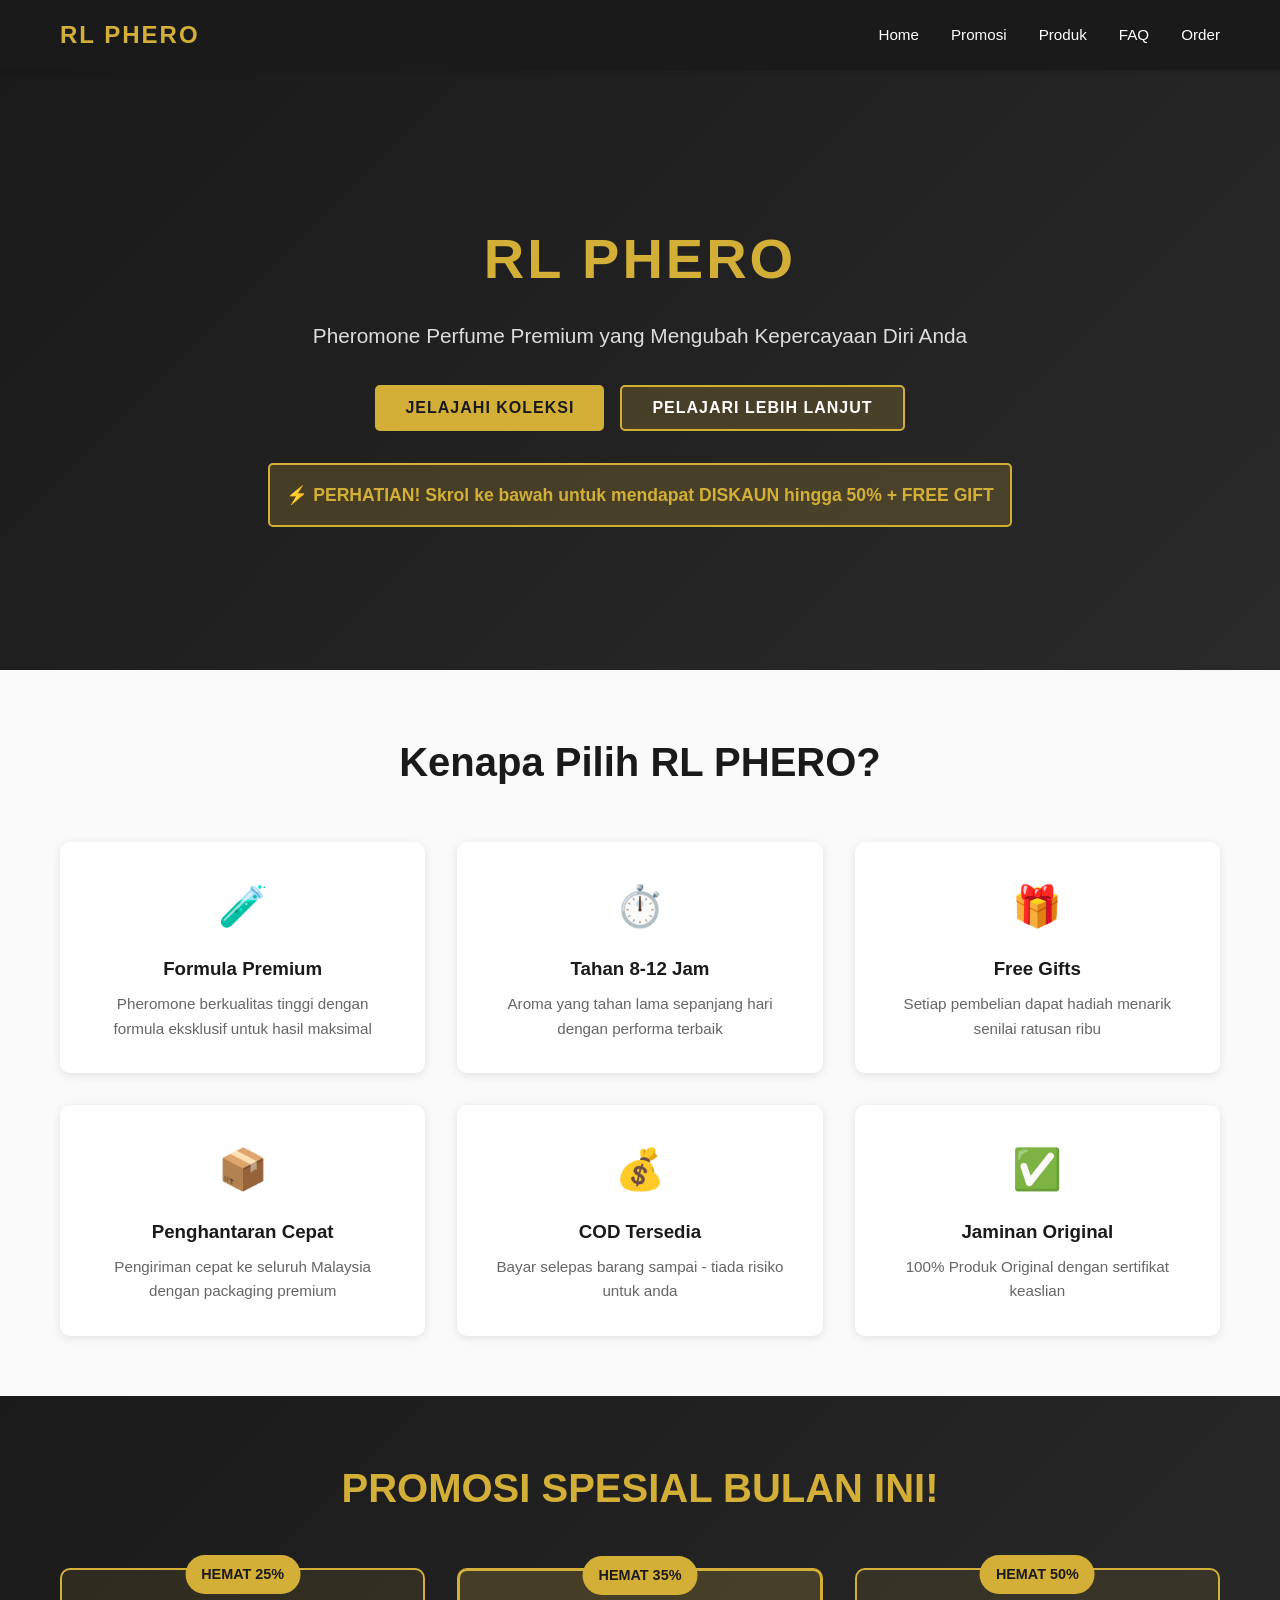
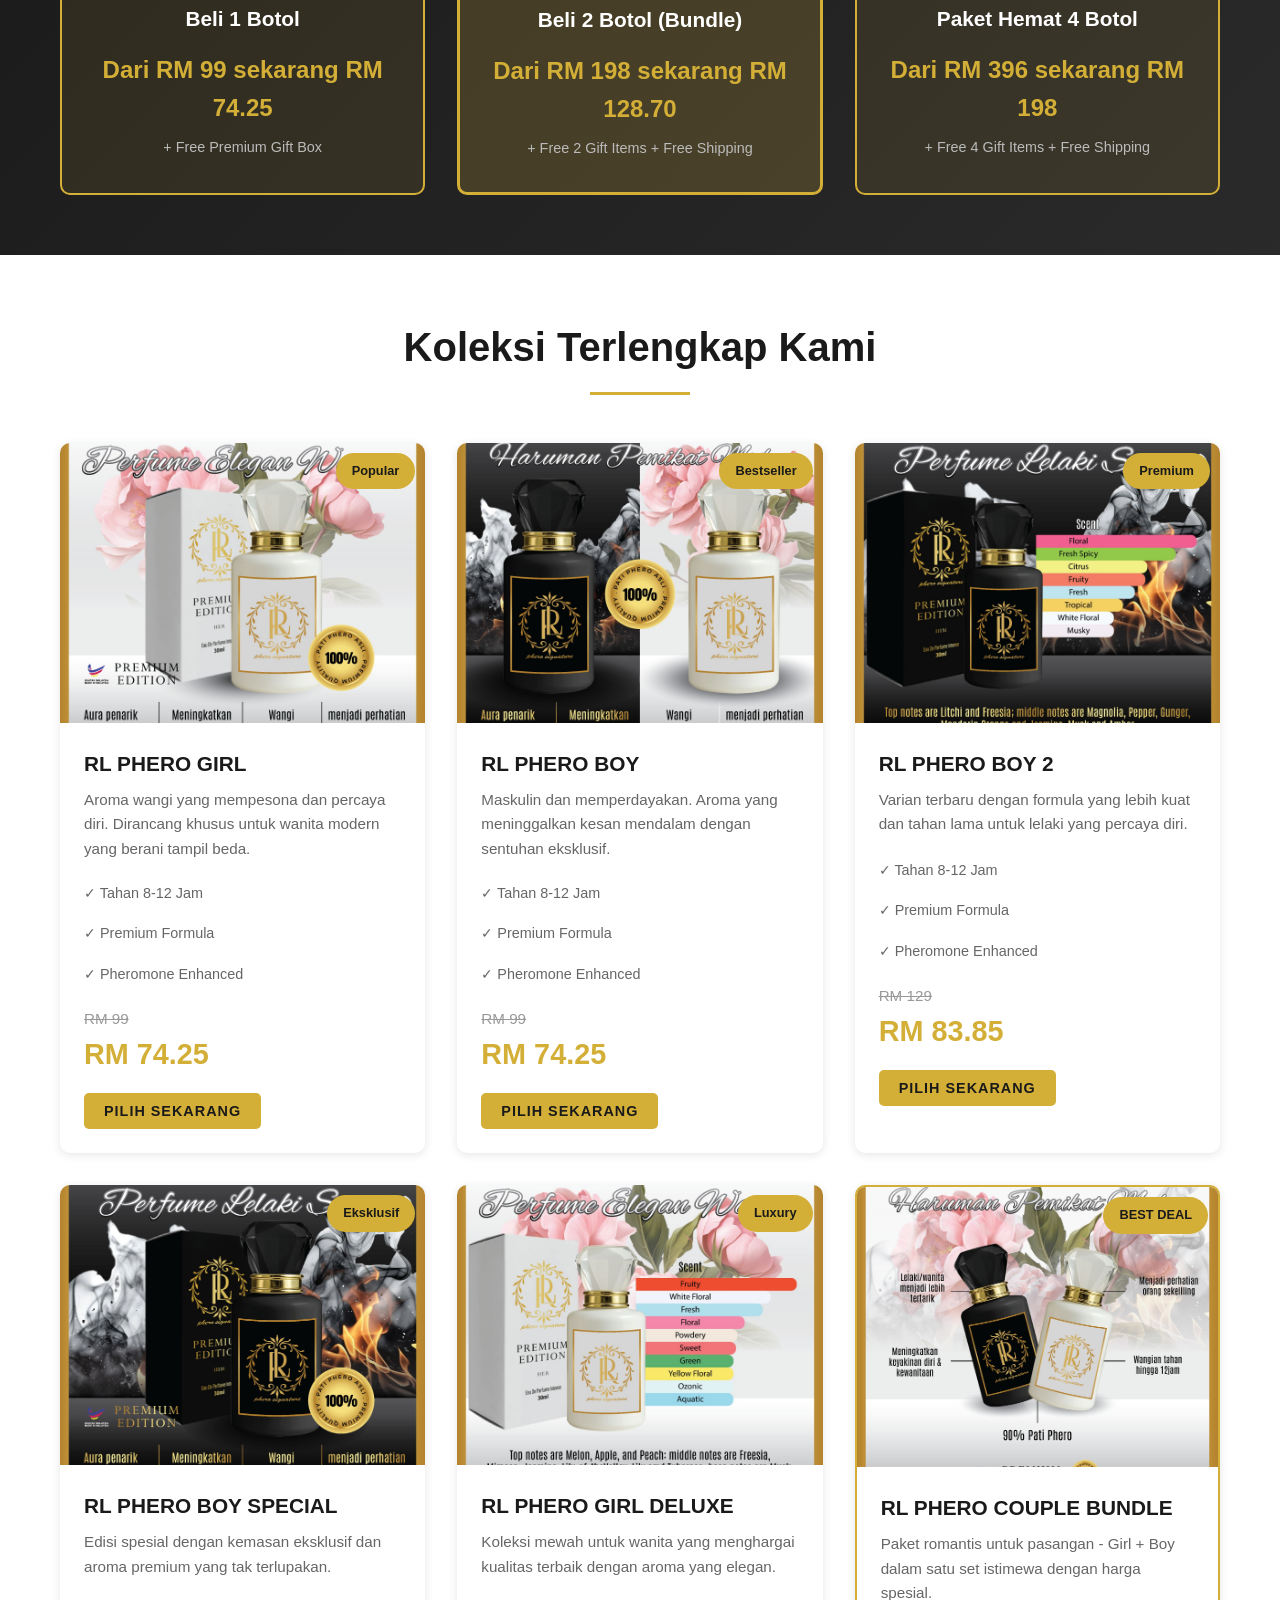
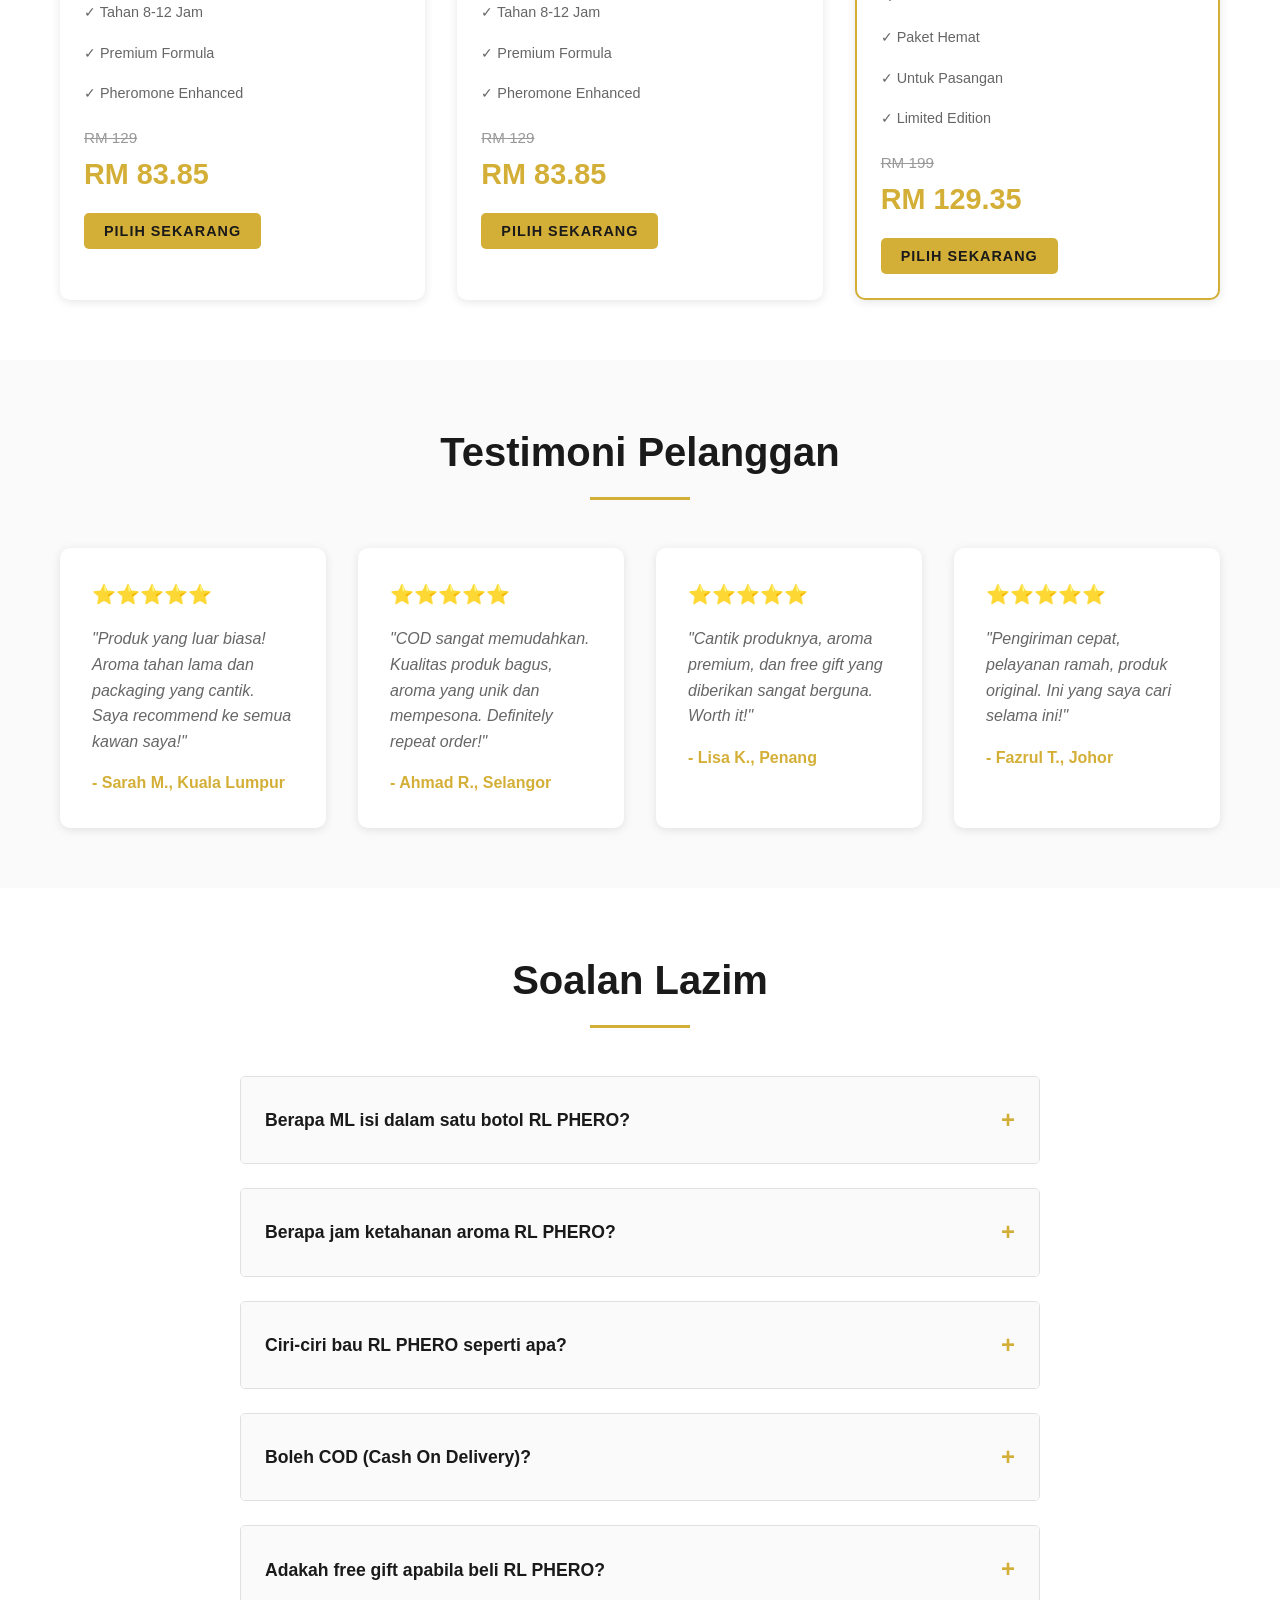
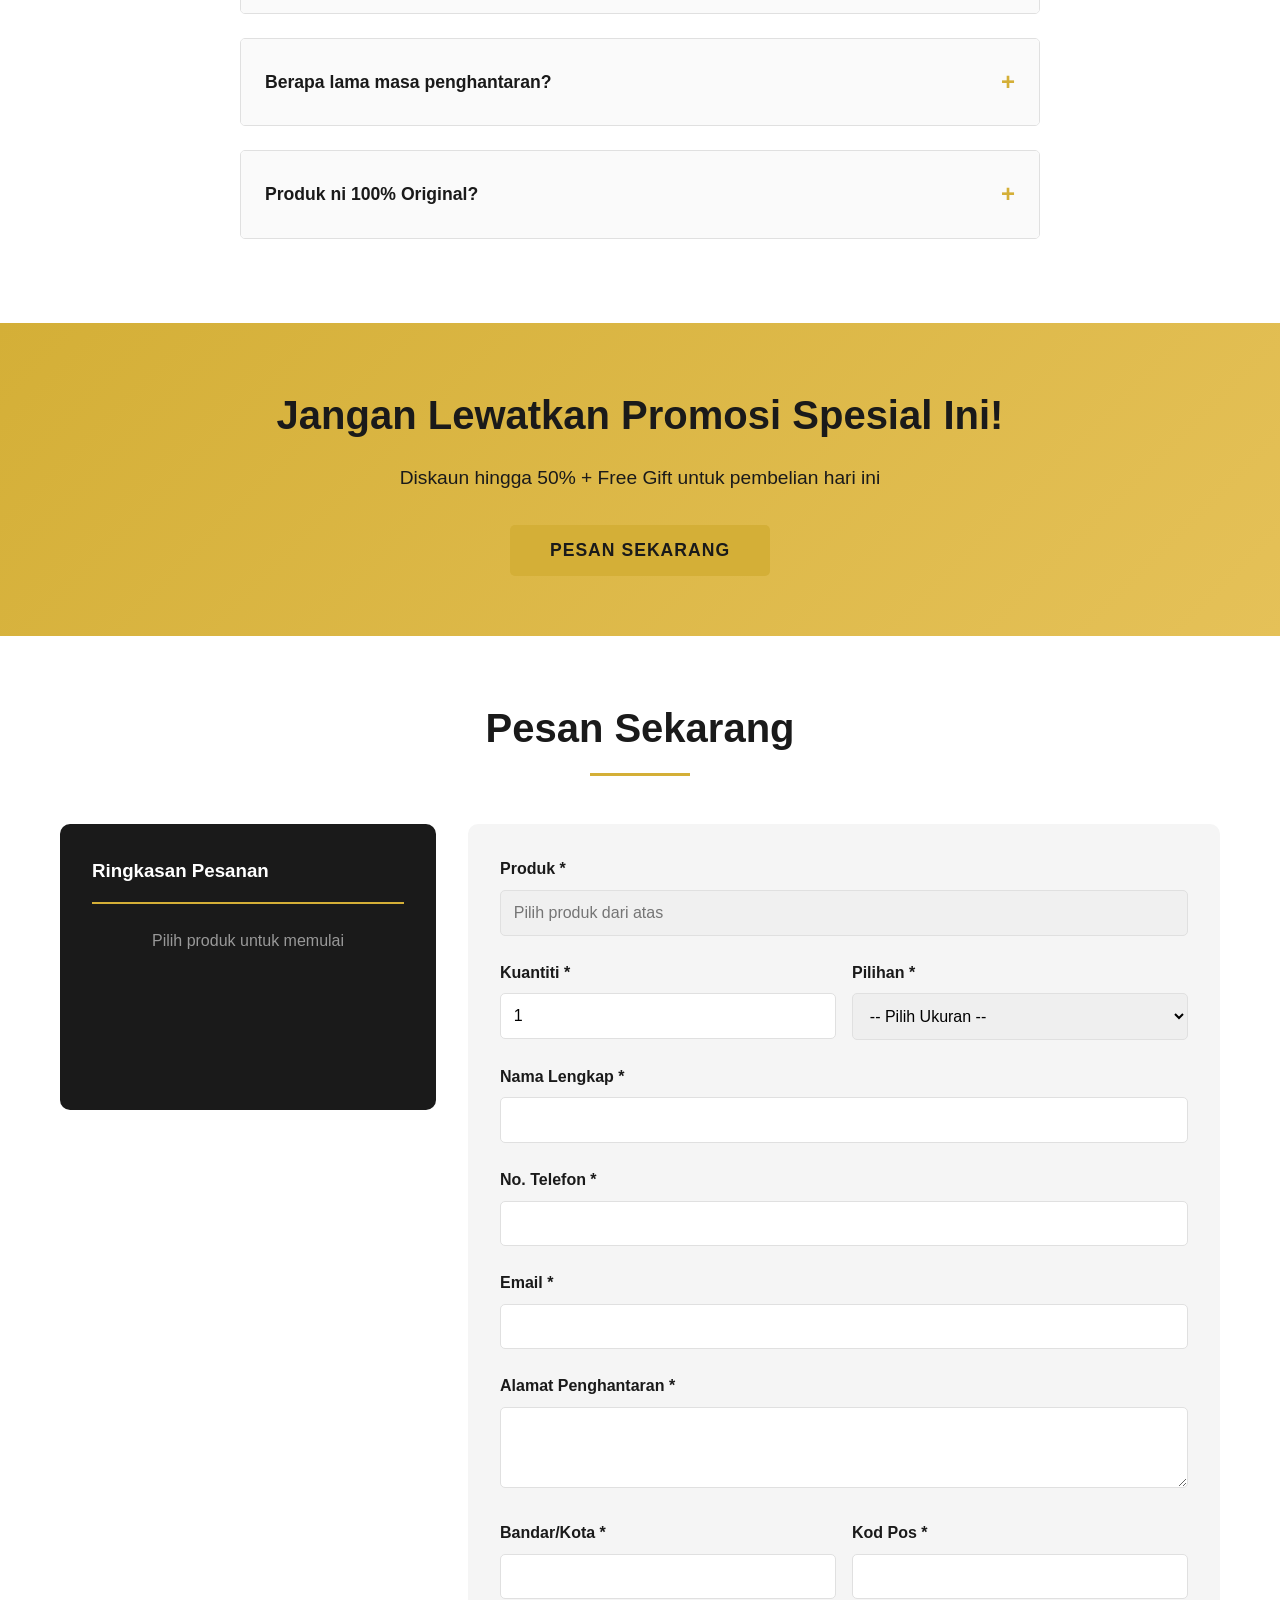
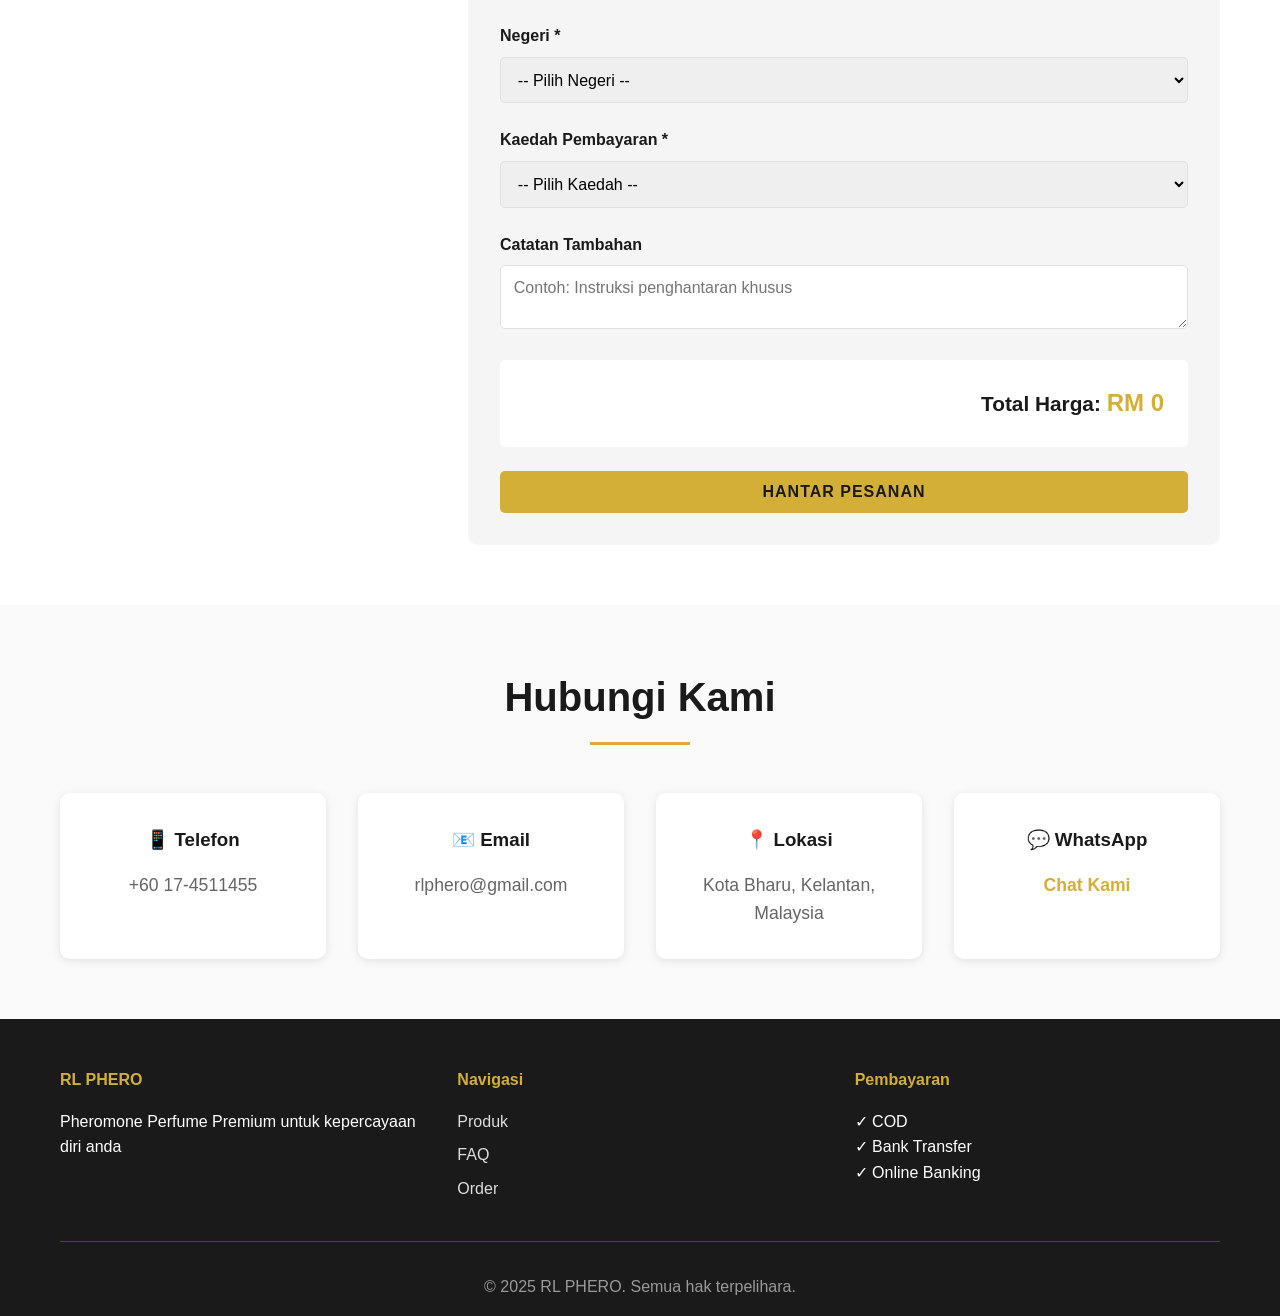
==== ex-2/index.html @ f266a0f0 "1st commit buat 3 sample website landing page untuk RL Phero" ====
<!DOCTYPE html>
<html lang="ms">
<head>
    <meta charset="UTF-8">
    <meta name="viewport" content="width=device-width, initial-scale=1.0">
    <title>RL Phero - Pheromone Perfume</title>
    <link rel="stylesheet" href="style.css">
</head>
<body>
    <!-- Navigation -->
    <nav class="navbar">
        <div class="container">
            <div class="logo">RL PHERO</div>
            <ul class="nav-links">
                <li><a href="#home">Home</a></li>
                <li><a href="#promo">Promosi</a></li>
                <li><a href="#products">Produk</a></li>
                <li><a href="#faq">FAQ</a></li>
                <li><a href="#order">Order</a></li>
            </ul>
        </div>
    </nav>

    <!-- Hero Section dengan Video -->
    <section id="home" class="hero">
        <div class="hero-content">
            <h1>RL PHERO</h1>
            <p class="tagline">Pheromone Perfume Premium yang Mengubah Kepercayaan Diri Anda</p>
            <div class="hero-buttons">
                <button class="btn btn-primary" onclick="document.getElementById('products').scrollIntoView({behavior: 'smooth'})">Jelajahi Koleksi</button>
                <button class="btn btn-secondary-light" onclick="document.getElementById('faq').scrollIntoView({behavior: 'smooth'})">Pelajari Lebih Lanjut</button>
            </div>
            <div class="promo-banner">
                <p>⚡ PERHATIAN! Skrol ke bawah untuk mendapat DISKAUN hingga 50% + FREE GIFT</p>
            </div>
        </div>
    </section>

    <!-- Why Choose Us -->
    <section class="why-us">
        <div class="container">
            <h2>Kenapa Pilih RL PHERO?</h2>
            <div class="features-grid">
                <div class="feature-card">
                    <div class="feature-icon">🧪</div>
                    <h3>Formula Premium</h3>
                    <p>Pheromone berkualitas tinggi dengan formula eksklusif untuk hasil maksimal</p>
                </div>
                <div class="feature-card">
                    <div class="feature-icon">⏱️</div>
                    <h3>Tahan 8-12 Jam</h3>
                    <p>Aroma yang tahan lama sepanjang hari dengan performa terbaik</p>
                </div>
                <div class="feature-card">
                    <div class="feature-icon">🎁</div>
                    <h3>Free Gifts</h3>
                    <p>Setiap pembelian dapat hadiah menarik senilai ratusan ribu</p>
                </div>
                <div class="feature-card">
                    <div class="feature-icon">📦</div>
                    <h3>Penghantaran Cepat</h3>
                    <p>Pengiriman cepat ke seluruh Malaysia dengan packaging premium</p>
                </div>
                <div class="feature-card">
                    <div class="feature-icon">💰</div>
                    <h3>COD Tersedia</h3>
                    <p>Bayar selepas barang sampai - tiada risiko untuk anda</p>
                </div>
                <div class="feature-card">
                    <div class="feature-icon">✅</div>
                    <h3>Jaminan Original</h3>
                    <p>100% Produk Original dengan sertifikat keaslian</p>
                </div>
            </div>
        </div>
    </section>

    <!-- Promo Banner Section -->
    <section id="promo" class="promo-section">
        <div class="container">
            <div class="promo-content">
                <h2>PROMOSI SPESIAL BULAN INI!</h2>
                <div class="promo-grid">
                    <div class="promo-card">
                        <div class="discount-badge">HEMAT 25%</div>
                        <h3>Beli 1 Botol</h3>
                        <p class="promo-price">Dari RM 99 sekarang RM 74.25</p>
                        <p class="promo-desc">+ Free Premium Gift Box</p>
                    </div>
                    <div class="promo-card featured">
                        <div class="discount-badge">HEMAT 35%</div>
                        <h3>Beli 2 Botol (Bundle)</h3>
                        <p class="promo-price">Dari RM 198 sekarang RM 128.70</p>
                        <p class="promo-desc">+ Free 2 Gift Items + Free Shipping</p>
                    </div>
                    <div class="promo-card">
                        <div class="discount-badge">HEMAT 50%</div>
                        <h3>Paket Hemat 4 Botol</h3>
                        <p class="promo-price">Dari RM 396 sekarang RM 198</p>
                        <p class="promo-desc">+ Free 4 Gift Items + Free Shipping</p>
                    </div>
                </div>
            </div>
        </div>
    </section>

    <!-- Products Section -->
    <section id="products" class="products">
        <div class="container">
            <h2 class="section-title">Koleksi Terlengkap Kami</h2>
            
            <div class="products-grid">
                <!-- RL Girl -->
                <div class="product-card">
                    <div class="product-image">
                        <img src="../images/RL-girl-1.jpg" alt="RL Phero Girl">
                        <span class="product-badge">Popular</span>
                    </div>
                    <div class="product-info">
                        <h3>RL PHERO GIRL</h3>
                        <p class="description">Aroma wangi yang mempesona dan percaya diri. Dirancang khusus untuk wanita modern yang berani tampil beda.</p>
                        <div class="product-features">
                            <span>✓ Tahan 8-12 Jam</span>
                            <span>✓ Premium Formula</span>
                            <span>✓ Pheromone Enhanced</span>
                        </div>
                        <div class="pricing">
                            <p class="original-price">RM 99</p>
                            <p class="sale-price">RM 74.25</p>
                        </div>
                        <button class="btn btn-secondary" onclick="selectProduct('RL PHERO GIRL', 74.25)">Pilih Sekarang</button>
                    </div>
                </div>

                <!-- RL Boy -->
                <div class="product-card">
                    <div class="product-image">
                        <img src="../images/RL-girl-boy.jpg" alt="RL Phero Boy">
                        <span class="product-badge">Bestseller</span>
                    </div>
                    <div class="product-info">
                        <h3>RL PHERO BOY</h3>
                        <p class="description">Maskulin dan memperdayakan. Aroma yang meninggalkan kesan mendalam dengan sentuhan eksklusif.</p>
                        <div class="product-features">
                            <span>✓ Tahan 8-12 Jam</span>
                            <span>✓ Premium Formula</span>
                            <span>✓ Pheromone Enhanced</span>
                        </div>
                        <div class="pricing">
                            <p class="original-price">RM 99</p>
                            <p class="sale-price">RM 74.25</p>
                        </div>
                        <button class="btn btn-secondary" onclick="selectProduct('RL PHERO BOY', 74.25)">Pilih Sekarang</button>
                    </div>
                </div>

                <!-- RL Boy 2 -->
                <div class="product-card">
                    <div class="product-image">
                        <img src="../images/RL-boy-2.jpg" alt="RL Phero Boy 2">
                        <span class="product-badge">Premium</span>
                    </div>
                    <div class="product-info">
                        <h3>RL PHERO BOY 2</h3>
                        <p class="description">Varian terbaru dengan formula yang lebih kuat dan tahan lama untuk lelaki yang percaya diri.</p>
                        <div class="product-features">
                            <span>✓ Tahan 8-12 Jam</span>
                            <span>✓ Premium Formula</span>
                            <span>✓ Pheromone Enhanced</span>
                        </div>
                        <div class="pricing">
                            <p class="original-price">RM 129</p>
                            <p class="sale-price">RM 83.85</p>
                        </div>
                        <button class="btn btn-secondary" onclick="selectProduct('RL PHERO BOY 2', 83.85)">Pilih Sekarang</button>
                    </div>
                </div>

                <!-- RL Boy 1 -->
                <div class="product-card">
                    <div class="product-image">
                        <img src="../images/RL-boy-1.jpg" alt="RL Phero Boy 1">
                        <span class="product-badge">Eksklusif</span>
                    </div>
                    <div class="product-info">
                        <h3>RL PHERO BOY SPECIAL</h3>
                        <p class="description">Edisi spesial dengan kemasan eksklusif dan aroma premium yang tak terlupakan.</p>
                        <div class="product-features">
                            <span>✓ Tahan 8-12 Jam</span>
                            <span>✓ Premium Formula</span>
                            <span>✓ Pheromone Enhanced</span>
                        </div>
                        <div class="pricing">
                            <p class="original-price">RM 129</p>
                            <p class="sale-price">RM 83.85</p>
                        </div>
                        <button class="btn btn-secondary" onclick="selectProduct('RL PHERO BOY SPECIAL', 83.85)">Pilih Sekarang</button>
                    </div>
                </div>

                <!-- RL Girl 2 -->
                <div class="product-card">
                    <div class="product-image">
                        <img src="../images/RL-girl-2.jpg" alt="RL Phero Girl 2">
                        <span class="product-badge">Luxury</span>
                    </div>
                    <div class="product-info">
                        <h3>RL PHERO GIRL DELUXE</h3>
                        <p class="description">Koleksi mewah untuk wanita yang menghargai kualitas terbaik dengan aroma yang elegan.</p>
                        <div class="product-features">
                            <span>✓ Tahan 8-12 Jam</span>
                            <span>✓ Premium Formula</span>
                            <span>✓ Pheromone Enhanced</span>
                        </div>
                        <div class="pricing">
                            <p class="original-price">RM 129</p>
                            <p class="sale-price">RM 83.85</p>
                        </div>
                        <button class="btn btn-secondary" onclick="selectProduct('RL PHERO GIRL DELUXE', 83.85)">Pilih Sekarang</button>
                    </div>
                </div>

                <!-- Bundle -->
                <div class="product-card featured">
                    <div class="product-image">
                        <img src="../images/RL-girl-boy-2.jpg" alt="RL Phero Bundle">
                        <span class="product-badge">BEST DEAL</span>
                    </div>
                    <div class="product-info">
                        <h3>RL PHERO COUPLE BUNDLE</h3>
                        <p class="description">Paket romantis untuk pasangan - Girl + Boy dalam satu set istimewa dengan harga spesial.</p>
                        <div class="product-features">
                            <span>✓ Paket Hemat</span>
                            <span>✓ Untuk Pasangan</span>
                            <span>✓ Limited Edition</span>
                        </div>
                        <div class="pricing">
                            <p class="original-price">RM 199</p>
                            <p class="sale-price">RM 129.35</p>
                        </div>
                        <button class="btn btn-secondary" onclick="selectProduct('RL PHERO COUPLE BUNDLE', 129.35)">Pilih Sekarang</button>
                    </div>
                </div>
            </div>
        </div>
    </section>

    <!-- Testimonials Section -->
    <section class="testimonials">
        <div class="container">
            <h2 class="section-title">Testimoni Pelanggan</h2>
            <div class="testimonials-grid">
                <div class="testimonial-card">
                    <div class="stars">⭐⭐⭐⭐⭐</div>
                    <p class="review">"Produk yang luar biasa! Aroma tahan lama dan packaging yang cantik. Saya recommend ke semua kawan saya!"</p>
                    <p class="reviewer">- Sarah M., Kuala Lumpur</p>
                </div>
                <div class="testimonial-card">
                    <div class="stars">⭐⭐⭐⭐⭐</div>
                    <p class="review">"COD sangat memudahkan. Kualitas produk bagus, aroma yang unik dan mempesona. Definitely repeat order!"</p>
                    <p class="reviewer">- Ahmad R., Selangor</p>
                </div>
                <div class="testimonial-card">
                    <div class="stars">⭐⭐⭐⭐⭐</div>
                    <p class="review">"Cantik produknya, aroma premium, dan free gift yang diberikan sangat berguna. Worth it!"</p>
                    <p class="reviewer">- Lisa K., Penang</p>
                </div>
                <div class="testimonial-card">
                    <div class="stars">⭐⭐⭐⭐⭐</div>
                    <p class="review">"Pengiriman cepat, pelayanan ramah, produk original. Ini yang saya cari selama ini!"</p>
                    <p class="reviewer">- Fazrul T., Johor</p>
                </div>
            </div>
        </div>
    </section>

    <!-- FAQ Section -->
    <section id="faq" class="faq">
        <div class="container">
            <h2 class="section-title">Soalan Lazim</h2>
            <div class="faq-content">
                <div class="faq-item">
                    <div class="faq-question" onclick="toggleFAQ(this)">
                        <h3>Berapa ML isi dalam satu botol RL PHERO?</h3>
                        <span class="toggle-icon">+</span>
                    </div>
                    <div class="faq-answer">
                        <p>Satu botol RL PHERO berisi 30ml (1.01fl.oz) - ukuran yang pas untuk penggunaan personal dan mudah dibawa kemana-mana.</p>
                    </div>
                </div>

                <div class="faq-item">
                    <div class="faq-question" onclick="toggleFAQ(this)">
                        <h3>Berapa jam ketahanan aroma RL PHERO?</h3>
                        <span class="toggle-icon">+</span>
                    </div>
                    <div class="faq-answer">
                        <p>RL PHERO menggunakan pati premium sehingga aroma boleh tahan 8 hingga 12 jam. Sangat long lasting dan tahan sepanjang hari!</p>
                    </div>
                </div>

                <div class="faq-item">
                    <div class="faq-question" onclick="toggleFAQ(this)">
                        <h3>Ciri-ciri bau RL PHERO seperti apa?</h3>
                        <span class="toggle-icon">+</span>
                    </div>
                    <div class="faq-answer">
                        <p>Bau seakan Raudah di Madinah untuk lelaki - sangat eksklusif dan mewah. Manakala untuk perempuan, bau oud yang lembut dengan sentuhan rose. Kedua-duanya terinspirasi dari wangian Timur Tengah yang premium.</p>
                    </div>
                </div>

                <div class="faq-item">
                    <div class="faq-question" onclick="toggleFAQ(this)">
                        <h3>Boleh COD (Cash On Delivery)?</h3>
                        <span class="toggle-icon">+</span>
                    </div>
                    <div class="faq-answer">
                        <p>Ya! Kami menyediakan COD untuk kemudahan anda. Tunggu barang sampai baru bayar - tanpa risiko dan aman untuk transaksi anda.</p>
                    </div>
                </div>

                <div class="faq-item">
                    <div class="faq-question" onclick="toggleFAQ(this)">
                        <h3>Adakah free gift apabila beli RL PHERO?</h3>
                        <span class="toggle-icon">+</span>
                    </div>
                    <div class="faq-answer">
                        <p>Ya! Kami menyediakan pelbagai free gift menarik untuk setiap pembelian. Semakin banyak beli, semakin banyak hadiah yang anda dapat. Hadiah akan dipilih berdasarkan ketersediaan stock.</p>
                    </div>
                </div>

                <div class="faq-item">
                    <div class="faq-question" onclick="toggleFAQ(this)">
                        <h3>Berapa lama masa penghantaran?</h3>
                        <span class="toggle-icon">+</span>
                    </div>
                    <div class="faq-answer">
                        <p>Kami menghantar dalam 1-3 hari kerja ke seluruh Malaysia. Setelah barang dihantar, anda akan menerima tracking number untuk memantau status pengiriman.</p>
                    </div>
                </div>

                <div class="faq-item">
                    <div class="faq-question" onclick="toggleFAQ(this)">
                        <h3>Produk ni 100% Original?</h3>
                        <span class="toggle-icon">+</span>
                    </div>
                    <div class="faq-answer">
                        <p>100% Produk Original dengan sertifikat keaslian. Kami jamin kualitas dan keaslian setiap produk yang kami jual. Jika ada masalah, kami akan bertanggung jawab penuh.</p>
                    </div>
                </div>
            </div>
        </div>
    </section>

    <!-- CTA Section -->
    <section class="cta-section">
        <div class="container">
            <h2>Jangan Lewatkan Promosi Spesial Ini!</h2>
            <p>Diskaun hingga 50% + Free Gift untuk pembelian hari ini</p>
            <button class="btn btn-primary btn-large" onclick="document.getElementById('order').scrollIntoView({behavior: 'smooth'})">Pesan Sekarang</button>
        </div>
    </section>

    <!-- Order Section -->
    <section id="order" class="order-section">
        <div class="container">
            <h2 class="section-title">Pesan Sekarang</h2>
            
            <div class="order-container">
                <div class="order-summary">
                    <h3>Ringkasan Pesanan</h3>
                    <div id="orderSummary" class="summary-content">
                        <p style="color: #999; text-align: center;">Pilih produk untuk memulai</p>
                    </div>
                </div>

                <div class="order-form">
                    <form id="orderForm" onsubmit="submitOrder(event)">
                        <div class="form-group">
                            <label for="productName">Produk *</label>
                            <input type="text" id="productName" name="productName" readonly placeholder="Pilih produk dari atas">
                        </div>

                        <div class="form-row">
                            <div class="form-group">
                                <label for="quantity">Kuantiti *</label>
                                <input type="number" id="quantity" name="quantity" min="1" value="1">
                            </div>
                            <div class="form-group">
                                <label for="size">Pilihan *</label>
                                <select id="size" name="size" required>
                                    <option value="">-- Pilih Ukuran --</option>
                                    <option value="30ml">30ml (Standard)</option>
                                </select>
                            </div>
                        </div>

                        <div class="form-group">
                            <label for="fullName">Nama Lengkap *</label>
                            <input type="text" id="fullName" name="fullName" required>
                        </div>

                        <div class="form-group">
                            <label for="phone">No. Telefon *</label>
                            <input type="tel" id="phone" name="phone" required>
                        </div>

                        <div class="form-group">
                            <label for="email">Email *</label>
                            <input type="email" id="email" name="email" required>
                        </div>

                        <div class="form-group">
                            <label for="address">Alamat Penghantaran *</label>
                            <textarea id="address" name="address" rows="3" required></textarea>
                        </div>

                        <div class="form-row">
                            <div class="form-group">
                                <label for="city">Bandar/Kota *</label>
                                <input type="text" id="city" name="city" required>
                            </div>
                            <div class="form-group">
                                <label for="postcode">Kod Pos *</label>
                                <input type="text" id="postcode" name="postcode" required>
                            </div>
                        </div>

                        <div class="form-group">
                            <label for="state">Negeri *</label>
                            <select id="state" name="state" required>
                                <option value="">-- Pilih Negeri --</option>
                                <option value="Johor">Johor</option>
                                <option value="Kedah">Kedah</option>
                                <option value="Kelantan">Kelantan</option>
                                <option value="Kuala Lumpur">Kuala Lumpur</option>
                                <option value="Labuan">Labuan</option>
                                <option value="Melaka">Melaka</option>
                                <option value="Negeri Sembilan">Negeri Sembilan</option>
                                <option value="Pahang">Pahang</option>
                                <option value="Penang">Penang</option>
                                <option value="Perak">Perak</option>
                                <option value="Perlis">Perlis</option>
                                <option value="Putrajaya">Putrajaya</option>
                                <option value="Sabah">Sabah</option>
                                <option value="Sarawak">Sarawak</option>
                                <option value="Selangor">Selangor</option>
                                <option value="Terengganu">Terengganu</option>
                            </select>
                        </div>

                        <div class="form-group">
                            <label for="payment">Kaedah Pembayaran *</label>
                            <select id="payment" name="payment" required>
                                <option value="">-- Pilih Kaedah --</option>
                                <option value="COD">COD (Bayar Semasa Tiba)</option>
                                <option value="Bank Transfer">Bank Transfer</option>
                                <option value="Online Banking">Online Banking</option>
                            </select>
                        </div>

                        <div class="form-group">
                            <label for="notes">Catatan Tambahan</label>
                            <textarea id="notes" name="notes" rows="2" placeholder="Contoh: Instruksi penghantaran khusus"></textarea>
                        </div>

                        <div class="order-total">
                            <p>Total Harga: <span id="totalPrice">RM 0</span></p>
                        </div>

                        <button type="submit" class="btn btn-primary btn-full">Hantar Pesanan</button>
                    </form>
                </div>
            </div>
        </div>
    </section>

    <!-- Contact Section -->
    <section class="contact">
        <div class="container">
            <h2 class="section-title">Hubungi Kami</h2>
            
            <div class="contact-info">
                <div class="contact-item">
                    <h3>📱 Telefon</h3>
                    <p>+60 17-4511455</p>
                </div>
                <div class="contact-item">
                    <h3>📧 Email</h3>
                    <p>rlphero@gmail.com</p>
                </div>
                <div class="contact-item">
                    <h3>📍 Lokasi</h3>
                    <p>Kota Bharu, Kelantan, Malaysia</p>
                </div>
                <div class="contact-item">
                    <h3>💬 WhatsApp</h3>
                    <p><a href="https://wa.me/+60176787932" target="_blank">Chat Kami</a></p>
                </div>
            </div>
        </div>
    </section>

    <!-- Footer -->
    <footer class="footer">
        <div class="container">
            <div class="footer-content">
                <div class="footer-section">
                    <h4>RL PHERO</h4>
                    <p>Pheromone Perfume Premium untuk kepercayaan diri anda</p>
                </div>
                <div class="footer-section">
                    <h4>Navigasi</h4>
                    <ul>
                        <li><a href="#products">Produk</a></li>
                        <li><a href="#faq">FAQ</a></li>
                        <li><a href="#order">Order</a></li>
                    </ul>
                </div>
                <div class="footer-section">
                    <h4>Pembayaran</h4>
                    <p>✓ COD<br>✓ Bank Transfer<br>✓ Online Banking</p>
                </div>
            </div>
            <div class="footer-bottom">
                <p>&copy; 2025 RL PHERO. Semua hak terpelihara.</p>
            </div>
        </div>
    </footer>

    <script src="script.js"></script>
</body>
</html>
---- ex-2/style.css ----
* {
    margin: 0;
    padding: 0;
    box-sizing: border-box;
}

:root {
    --primary-color: #d4af37;
    --dark-color: #1a1a1a;
    --light-color: #f5f5f5;
    --text-color: #333;
    --border-color: #e0e0e0;
    --success-color: #4caf50;
}

body {
    font-family: 'Segoe UI', Tahoma, Geneva, Verdana, sans-serif;
    line-height: 1.6;
    color: var(--text-color);
    background-color: #fff;
}

.container {
    max-width: 1200px;
    margin: 0 auto;
    padding: 0 20px;
}

/* Navigation */
.navbar {
    background: var(--dark-color);
    color: white;
    padding: 1rem 0;
    position: sticky;
    top: 0;
    z-index: 100;
    box-shadow: 0 2px 5px rgba(0, 0, 0, 0.1);
}

.navbar .container {
    display: flex;
    justify-content: space-between;
    align-items: center;
}

.logo {
    font-size: 1.5rem;
    font-weight: bold;
    color: var(--primary-color);
    letter-spacing: 2px;
}

.nav-links {
    display: flex;
    list-style: none;
    gap: 2rem;
}

.nav-links a {
    color: white;
    text-decoration: none;
    transition: color 0.3s;
    font-size: 0.95rem;
}

.nav-links a:hover {
    color: var(--primary-color);
}

/* Hero Section */
.hero {
    background: linear-gradient(135deg, var(--dark-color) 0%, #2a2a2a 100%);
    color: white;
    padding: 80px 20px;
    text-align: center;
    min-height: 600px;
    display: flex;
    align-items: center;
    justify-content: center;
}

.hero-content h1 {
    font-size: 3.5rem;
    margin-bottom: 1rem;
    letter-spacing: 3px;
    color: var(--primary-color);
}

.hero-content .tagline {
    font-size: 1.3rem;
    margin-bottom: 2rem;
    color: #ddd;
}

.hero-buttons {
    display: flex;
    gap: 1rem;
    justify-content: center;
    margin-bottom: 2rem;
    flex-wrap: wrap;
}

.btn {
    padding: 12px 30px;
    border: none;
    border-radius: 5px;
    font-size: 1rem;
    cursor: pointer;
    transition: all 0.3s;
    font-weight: 600;
    text-transform: uppercase;
    letter-spacing: 1px;
}

.btn-primary {
    background: var(--primary-color);
    color: var(--dark-color);
}

.btn-primary:hover {
    background: #e5c158;
    transform: translateY(-2px);
    box-shadow: 0 5px 15px rgba(212, 175, 55, 0.4);
}

.btn-secondary-light {
    background: rgba(212, 175, 55, 0.2);
    color: white;
    border: 2px solid var(--primary-color);
}

.btn-secondary-light:hover {
    background: rgba(212, 175, 55, 0.3);
}

.btn-secondary {
    background: var(--primary-color);
    color: var(--dark-color);
    padding: 10px 20px;
    font-size: 0.9rem;
}

.btn-secondary:hover {
    background: #e5c158;
}

.btn-full {
    width: 100%;
    margin-top: 1.5rem;
}

.btn-large {
    padding: 15px 40px;
    font-size: 1.1rem;
}

.promo-banner {
    background: rgba(212, 175, 55, 0.2);
    padding: 1rem;
    border-radius: 5px;
    margin-top: 2rem;
    border: 2px solid var(--primary-color);
}

.promo-banner p {
    color: var(--primary-color);
    font-weight: bold;
    font-size: 1.1rem;
}

/* Why Us Section */
.why-us {
    padding: 60px 0;
    background: #fafafa;
}

.why-us h2 {
    font-size: 2.5rem;
    text-align: center;
    margin-bottom: 3rem;
    color: var(--dark-color);
}

.features-grid {
    display: grid;
    grid-template-columns: repeat(auto-fit, minmax(280px, 1fr));
    gap: 2rem;
}

.feature-card {
    background: white;
    padding: 2rem;
    border-radius: 10px;
    text-align: center;
    box-shadow: 0 2px 10px rgba(0, 0, 0, 0.1);
    transition: all 0.3s;
}

.feature-card:hover {
    transform: translateY(-5px);
    box-shadow: 0 8px 20px rgba(0, 0, 0, 0.15);
}

.feature-icon {
    font-size: 2.5rem;
    margin-bottom: 1rem;
}

.feature-card h3 {
    margin-bottom: 0.5rem;
    color: var(--dark-color);
}

.feature-card p {
    color: #666;
    font-size: 0.95rem;
}

/* Promo Section */
.promo-section {
    padding: 60px 0;
    background: linear-gradient(135deg, var(--dark-color), #2a2a2a);
    color: white;
}

.promo-section h2 {
    font-size: 2.5rem;
    text-align: center;
    margin-bottom: 3rem;
    color: var(--primary-color);
}

.promo-grid {
    display: grid;
    grid-template-columns: repeat(auto-fit, minmax(280px, 1fr));
    gap: 2rem;
}

.promo-card {
    background: rgba(212, 175, 55, 0.1);
    border: 2px solid var(--primary-color);
    padding: 2rem;
    border-radius: 10px;
    text-align: center;
    position: relative;
    transition: all 0.3s;
}

.promo-card:hover {
    transform: scale(1.05);
    box-shadow: 0 10px 30px rgba(212, 175, 55, 0.3);
}

.promo-card.featured {
    background: rgba(212, 175, 55, 0.2);
    border: 3px solid var(--primary-color);
}

.discount-badge {
    position: absolute;
    top: -15px;
    left: 50%;
    transform: translateX(-50%);
    background: var(--primary-color);
    color: var(--dark-color);
    padding: 0.5rem 1rem;
    border-radius: 20px;
    font-weight: bold;
    font-size: 0.9rem;
}

.promo-card h3 {
    color: white;
    margin-bottom: 1rem;
    font-size: 1.3rem;
}

.promo-price {
    font-size: 1.5rem;
    color: var(--primary-color);
    font-weight: bold;
    margin-bottom: 0.5rem;
}

.promo-desc {
    color: #bbb;
    font-size: 0.9rem;
}

/* Section Title */
.section-title {
    font-size: 2.5rem;
    text-align: center;
    margin-bottom: 3rem;
    color: var(--dark-color);
    position: relative;
    padding-bottom: 1rem;
}

.section-title::after {
    content: '';
    position: absolute;
    bottom: 0;
    left: 50%;
    transform: translateX(-50%);
    width: 100px;
    height: 3px;
    background: var(--primary-color);
}

/* Products Section */
.products {
    padding: 60px 0;
    background: white;
}

.products-grid {
    display: grid;
    grid-template-columns: repeat(auto-fit, minmax(300px, 1fr));
    gap: 2rem;
}

.product-card {
    background: white;
    border-radius: 10px;
    overflow: hidden;
    box-shadow: 0 2px 10px rgba(0, 0, 0, 0.1);
    transition: all 0.3s;
}

.product-card:hover {
    transform: translateY(-5px);
    box-shadow: 0 8px 20px rgba(0, 0, 0, 0.15);
}

.product-card.featured {
    border: 2px solid var(--primary-color);
}

.product-image {
    width: 100%;
    height: 280px;
    overflow: hidden;
    background: #f0f0f0;
    position: relative;
}

.product-image img {
    width: 100%;
    height: 100%;
    object-fit: cover;
    transition: transform 0.3s;
}

.product-card:hover .product-image img {
    transform: scale(1.05);
}

.product-badge {
    position: absolute;
    top: 10px;
    right: 10px;
    background: var(--primary-color);
    color: var(--dark-color);
    padding: 0.5rem 1rem;
    border-radius: 20px;
    font-weight: bold;
    font-size: 0.8rem;
}

.product-info {
    padding: 1.5rem;
}

.product-info h3 {
    font-size: 1.3rem;
    margin-bottom: 0.5rem;
    color: var(--dark-color);
}

.product-info .description {
    color: #666;
    font-size: 0.95rem;
    margin-bottom: 1rem;
    min-height: 50px;
}

.product-features {
    display: flex;
    flex-direction: column;
    gap: 0.5rem;
    margin: 1rem 0;
    font-size: 0.9rem;
    color: #666;
}

.product-features span {
    padding: 0.3rem 0;
}

.pricing {
    margin: 1rem 0;
}

.original-price {
    text-decoration: line-through;
    color: #999;
    font-size: 0.95rem;
}

.sale-price {
    font-size: 1.8rem;
    color: var(--primary-color);
    font-weight: bold;
}

/* Testimonials Section */
.testimonials {
    padding: 60px 0;
    background: #fafafa;
}

.testimonials-grid {
    display: grid;
    grid-template-columns: repeat(auto-fit, minmax(250px, 1fr));
    gap: 2rem;
}

.testimonial-card {
    background: white;
    padding: 2rem;
    border-radius: 10px;
    box-shadow: 0 2px 10px rgba(0, 0, 0, 0.1);
}

.testimonial-card .stars {
    font-size: 1.2rem;
    margin-bottom: 1rem;
}

.testimonial-card .review {
    color: #666;
    margin-bottom: 1rem;
    font-style: italic;
}

.testimonial-card .reviewer {
    color: var(--primary-color);
    font-weight: bold;
}

/* FAQ Section */
.faq {
    padding: 60px 0;
    background: white;
}

.faq-content {
    max-width: 800px;
    margin: 0 auto;
}

.faq-item {
    margin-bottom: 1.5rem;
    border: 1px solid var(--border-color);
    border-radius: 5px;
    overflow: hidden;
}

.faq-question {
    background: #fafafa;
    padding: 1.5rem;
    cursor: pointer;
    display: flex;
    justify-content: space-between;
    align-items: center;
    transition: all 0.3s;
}

.faq-question:hover {
    background: #f0f0f0;
}

.faq-question h3 {
    color: var(--dark-color);
    font-size: 1.1rem;
    margin: 0;
}

.toggle-icon {
    color: var(--primary-color);
    font-size: 1.5rem;
    font-weight: bold;
}

.faq-answer {
    padding: 0 1.5rem;
    max-height: 0;
    overflow: hidden;
    transition: all 0.3s;
}

.faq-answer.active {
    padding: 1.5rem;
    max-height: 500px;
}

.faq-answer p {
    color: #666;
    margin: 0;
}

/* CTA Section */
.cta-section {
    background: linear-gradient(135deg, var(--primary-color), #e5c158);
    color: var(--dark-color);
    padding: 60px 20px;
    text-align: center;
}

.cta-section h2 {
    font-size: 2.5rem;
    margin-bottom: 1rem;
}

.cta-section p {
    font-size: 1.2rem;
    margin-bottom: 2rem;
}

/* Order Section */
.order-section {
    padding: 60px 0;
    background: white;
}

.order-container {
    display: grid;
    grid-template-columns: 1fr 2fr;
    gap: 2rem;
}

.order-summary {
    background: var(--dark-color);
    color: white;
    padding: 2rem;
    border-radius: 10px;
    height: fit-content;
    position: sticky;
    top: 100px;
}

.order-summary h3 {
    margin-bottom: 1.5rem;
    border-bottom: 2px solid var(--primary-color);
    padding-bottom: 1rem;
}

.summary-content {
    min-height: 150px;
}

.summary-item {
    background: rgba(212, 175, 55, 0.1);
    padding: 1rem;
    border-radius: 5px;
    margin-bottom: 1rem;
}

.summary-item p {
    margin: 0.3rem 0;
}

.summary-total {
    font-size: 1.5rem;
    font-weight: bold;
    color: var(--primary-color);
    margin-top: 1.5rem;
    padding-top: 1.5rem;
    border-top: 2px solid var(--primary-color);
}

.order-form {
    background: var(--light-color);
    padding: 2rem;
    border-radius: 10px;
}

.form-group {
    margin-bottom: 1.5rem;
}

.form-row {
    display: grid;
    grid-template-columns: 1fr 1fr;
    gap: 1rem;
}

.form-group label {
    display: block;
    margin-bottom: 0.5rem;
    font-weight: 600;
    color: var(--dark-color);
}

.form-group input,
.form-group textarea,
.form-group select {
    width: 100%;
    padding: 0.8rem;
    border: 1px solid var(--border-color);
    border-radius: 5px;
    font-size: 1rem;
    font-family: inherit;
    transition: border-color 0.3s;
}

.form-group input:focus,
.form-group textarea:focus,
.form-group select:focus {
    outline: none;
    border-color: var(--primary-color);
    box-shadow: 0 0 5px rgba(212, 175, 55, 0.3);
}

.form-group input[readonly] {
    background: #f0f0f0;
    cursor: not-allowed;
}

.order-total {
    background: white;
    padding: 1.5rem;
    border-radius: 5px;
    text-align: right;
}

.order-total p {
    font-size: 1.3rem;
    font-weight: bold;
    color: var(--dark-color);
}

.order-total span {
    color: var(--primary-color);
    font-size: 1.5rem;
}

/* Contact Section */
.contact {
    padding: 60px 0;
    background: #fafafa;
}

.contact-info {
    display: grid;
    grid-template-columns: repeat(auto-fit, minmax(250px, 1fr));
    gap: 2rem;
}

.contact-item {
    background: white;
    padding: 2rem;
    border-radius: 10px;
    text-align: center;
    box-shadow: 0 2px 10px rgba(0, 0, 0, 0.1);
}

.contact-item h3 {
    margin-bottom: 1rem;
    color: var(--dark-color);
}

.contact-item p {
    color: #666;
    font-size: 1.1rem;
}

.contact-item a {
    color: var(--primary-color);
    text-decoration: none;
    font-weight: bold;
}

.contact-item a:hover {
    text-decoration: underline;
}

/* Footer */
.footer {
    background: var(--dark-color);
    color: white;
    padding: 3rem 0 1rem;
}

.footer-content {
    display: grid;
    grid-template-columns: repeat(auto-fit, minmax(250px, 1fr));
    gap: 2rem;
    margin-bottom: 2rem;
}

.footer-section h4 {
    margin-bottom: 1rem;
    color: var(--primary-color);
}

.footer-section ul {
    list-style: none;
}

.footer-section ul li {
    margin-bottom: 0.5rem;
}

.footer-section a {
    color: #ddd;
    text-decoration: none;
    transition: color 0.3s;
}

.footer-section a:hover {
    color: var(--primary-color);
}

.footer-bottom {
    text-align: center;
    padding-top: 2rem;
    border-top: 1px solid rgba(212, 175, 55, 0.3);
    color: #999;
}

/* Responsive Design */
@media (max-width: 768px) {
    .nav-links {
        gap: 1rem;
    }

    .hero-content h1 {
        font-size: 2rem;
    }

    .hero-content .tagline {
        font-size: 1rem;
    }

    .hero-buttons {
        flex-direction: column;
    }

    .section-title {
        font-size: 2rem;
    }

    .products-grid {
        grid-template-columns: 1fr;
    }

    .order-container {
        grid-template-columns: 1fr;
    }

    .order-summary {
        order: 2;
        position: static;
    }

    .order-form {
        order: 1;
    }

    .contact-info {
        grid-template-columns: 1fr;
    }

    .form-row {
        grid-template-columns: 1fr;
    }

    .promo-grid {
        grid-template-columns: 1fr;
    }

    .features-grid {
        grid-template-columns: 1fr;
    }
}

@media (max-width: 600px) {
    .navbar .container {
        flex-direction: column;
        gap: 1rem;
    }

    .nav-links {
        flex-direction: column;
        gap: 0.5rem;
    }

    .nav-links a {
        display: block;
        padding: 0.5rem;
    }

    .logo {
        font-size: 1.2rem;
    }

    .hero {
        padding: 50px 0;
        min-height: 300px;
    }

    .hero-content h1 {
        font-size: 1.5rem;
    }

    .hero-content .tagline {
        font-size: 0.9rem;
    }

    .btn {
        padding: 10px 20px;
        font-size: 0.9rem;
    }

    .section-title {
        font-size: 1.5rem;
        margin-bottom: 2rem;
    }

    .product-image {
        height: 220px;
    }

    .form-group input,
    .form-group textarea,
    .form-group select {
        padding: 0.6rem;
        font-size: 16px;
    }

    .promo-banner {
        margin-top: 1rem;
    }

    .promo-banner p {
        font-size: 0.95rem;
    }

    .cta-section h2 {
        font-size: 1.8rem;
    }

    .cta-section p {
        font-size: 1rem;
    }
}
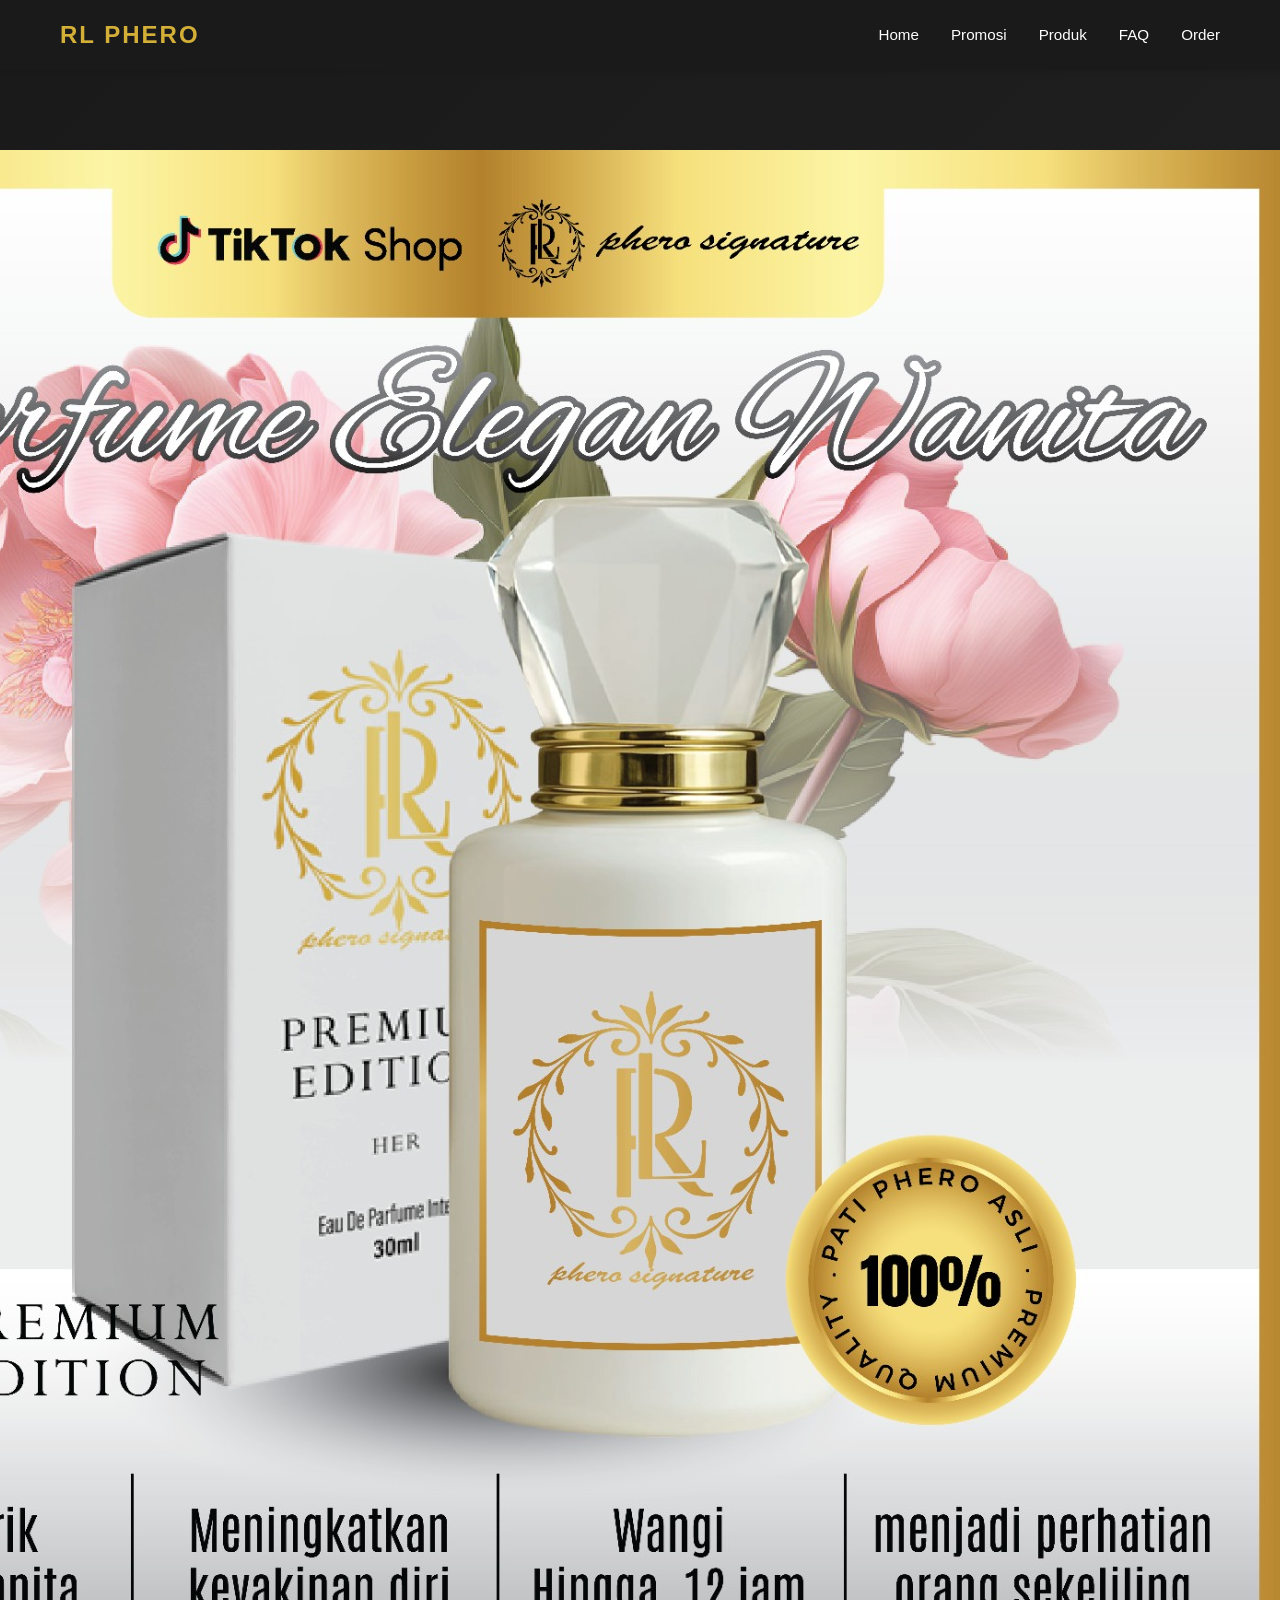
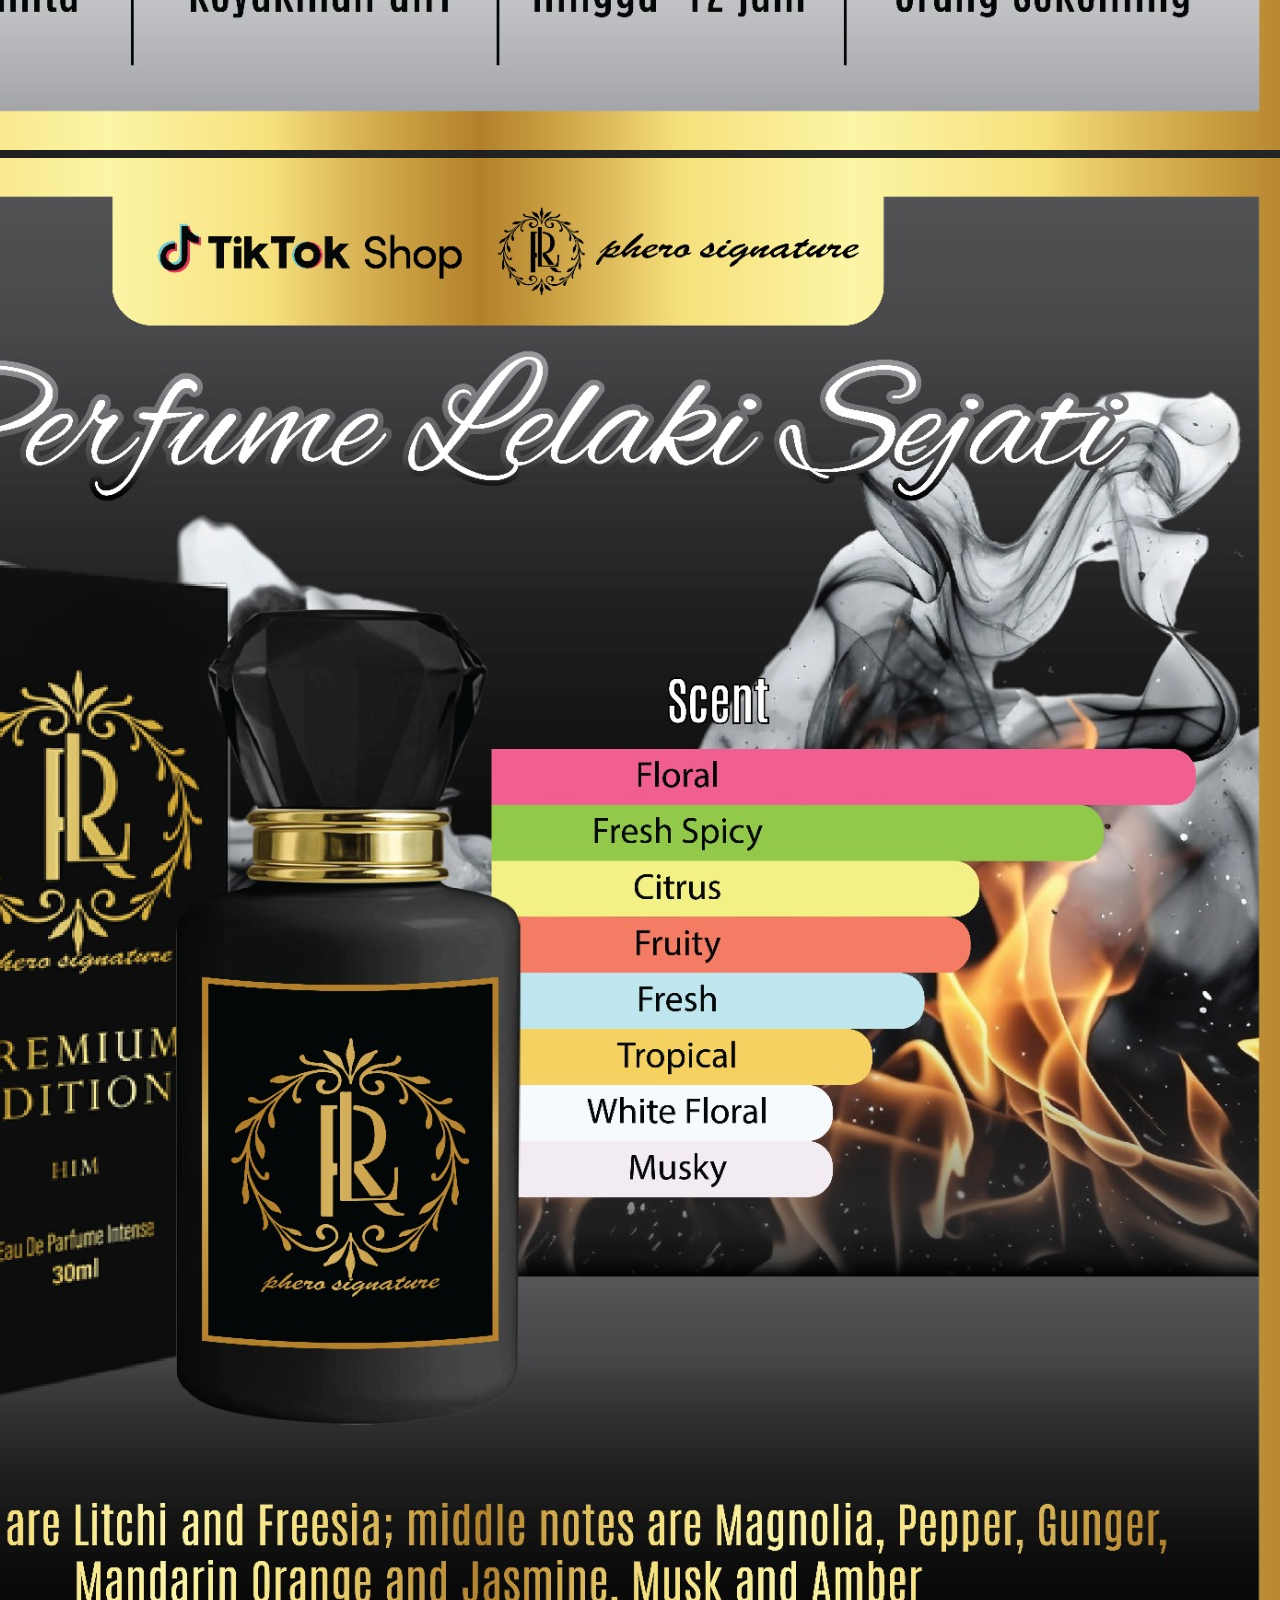
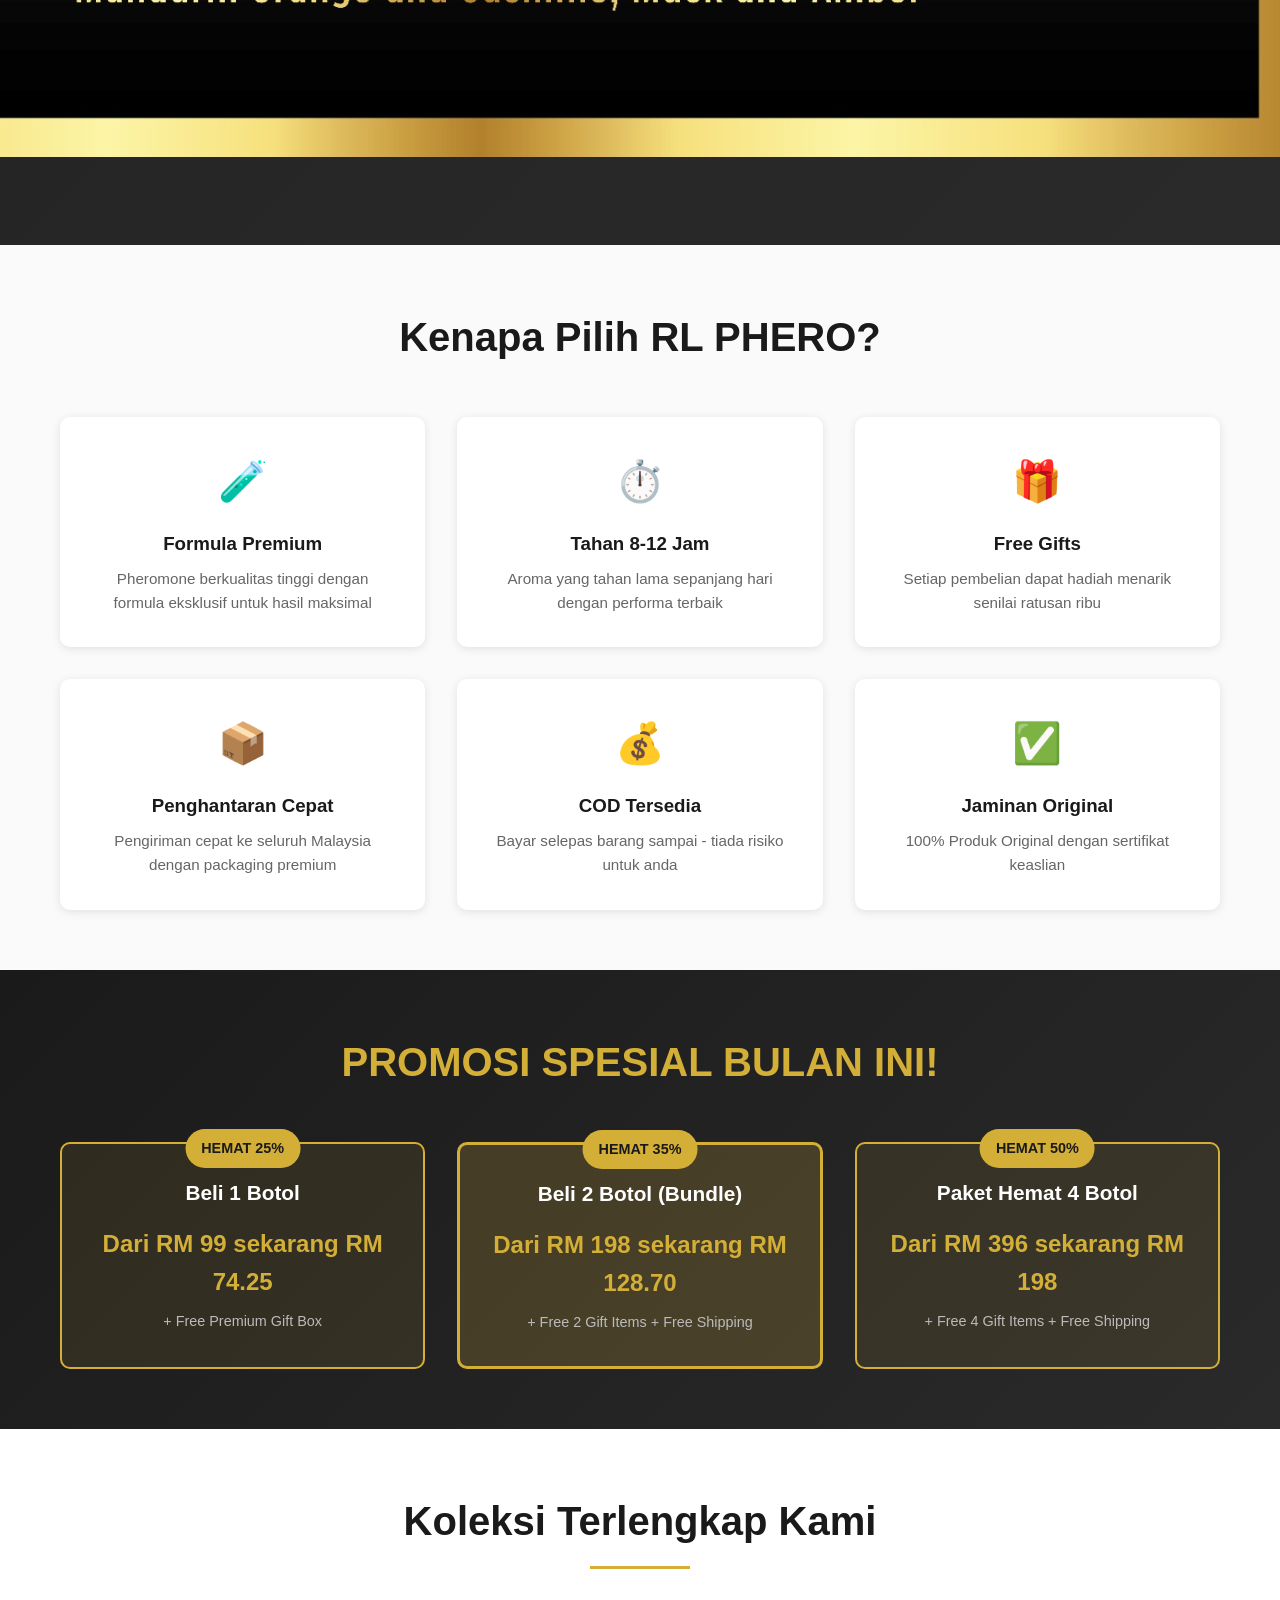
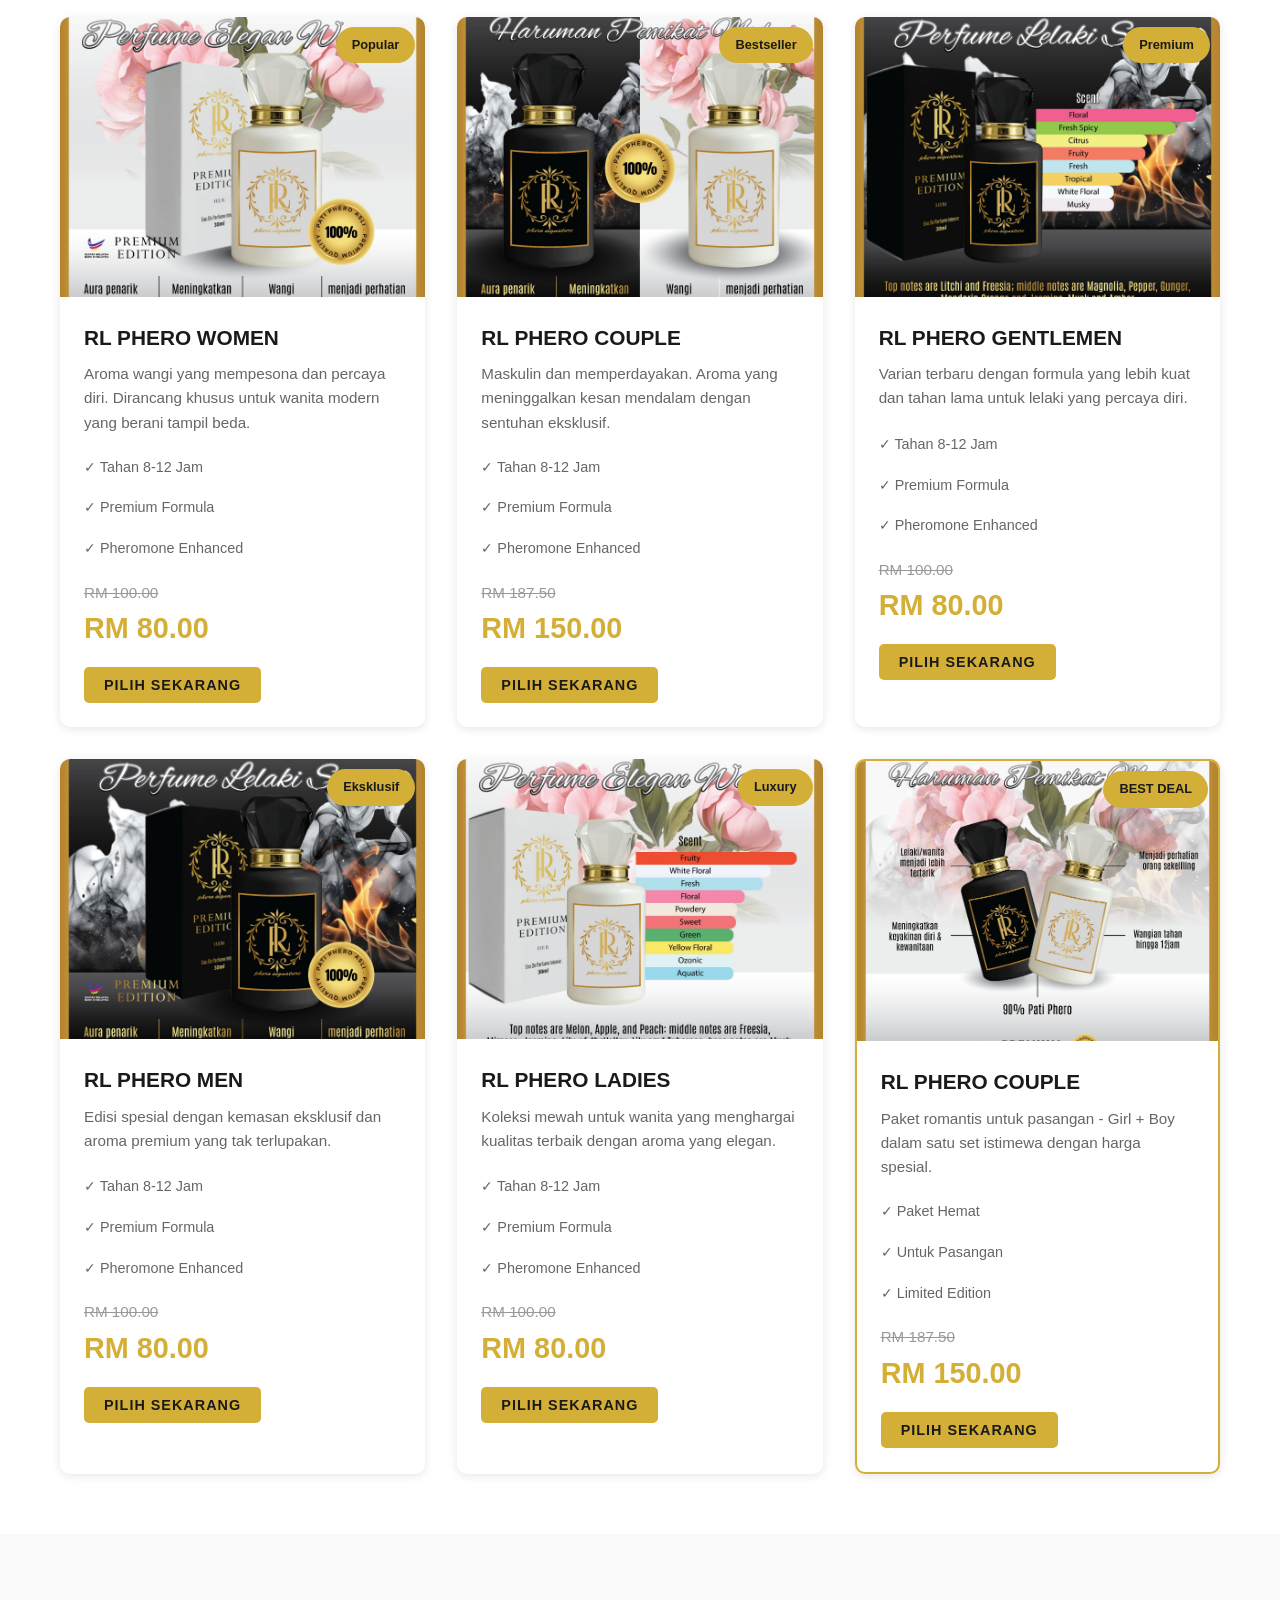
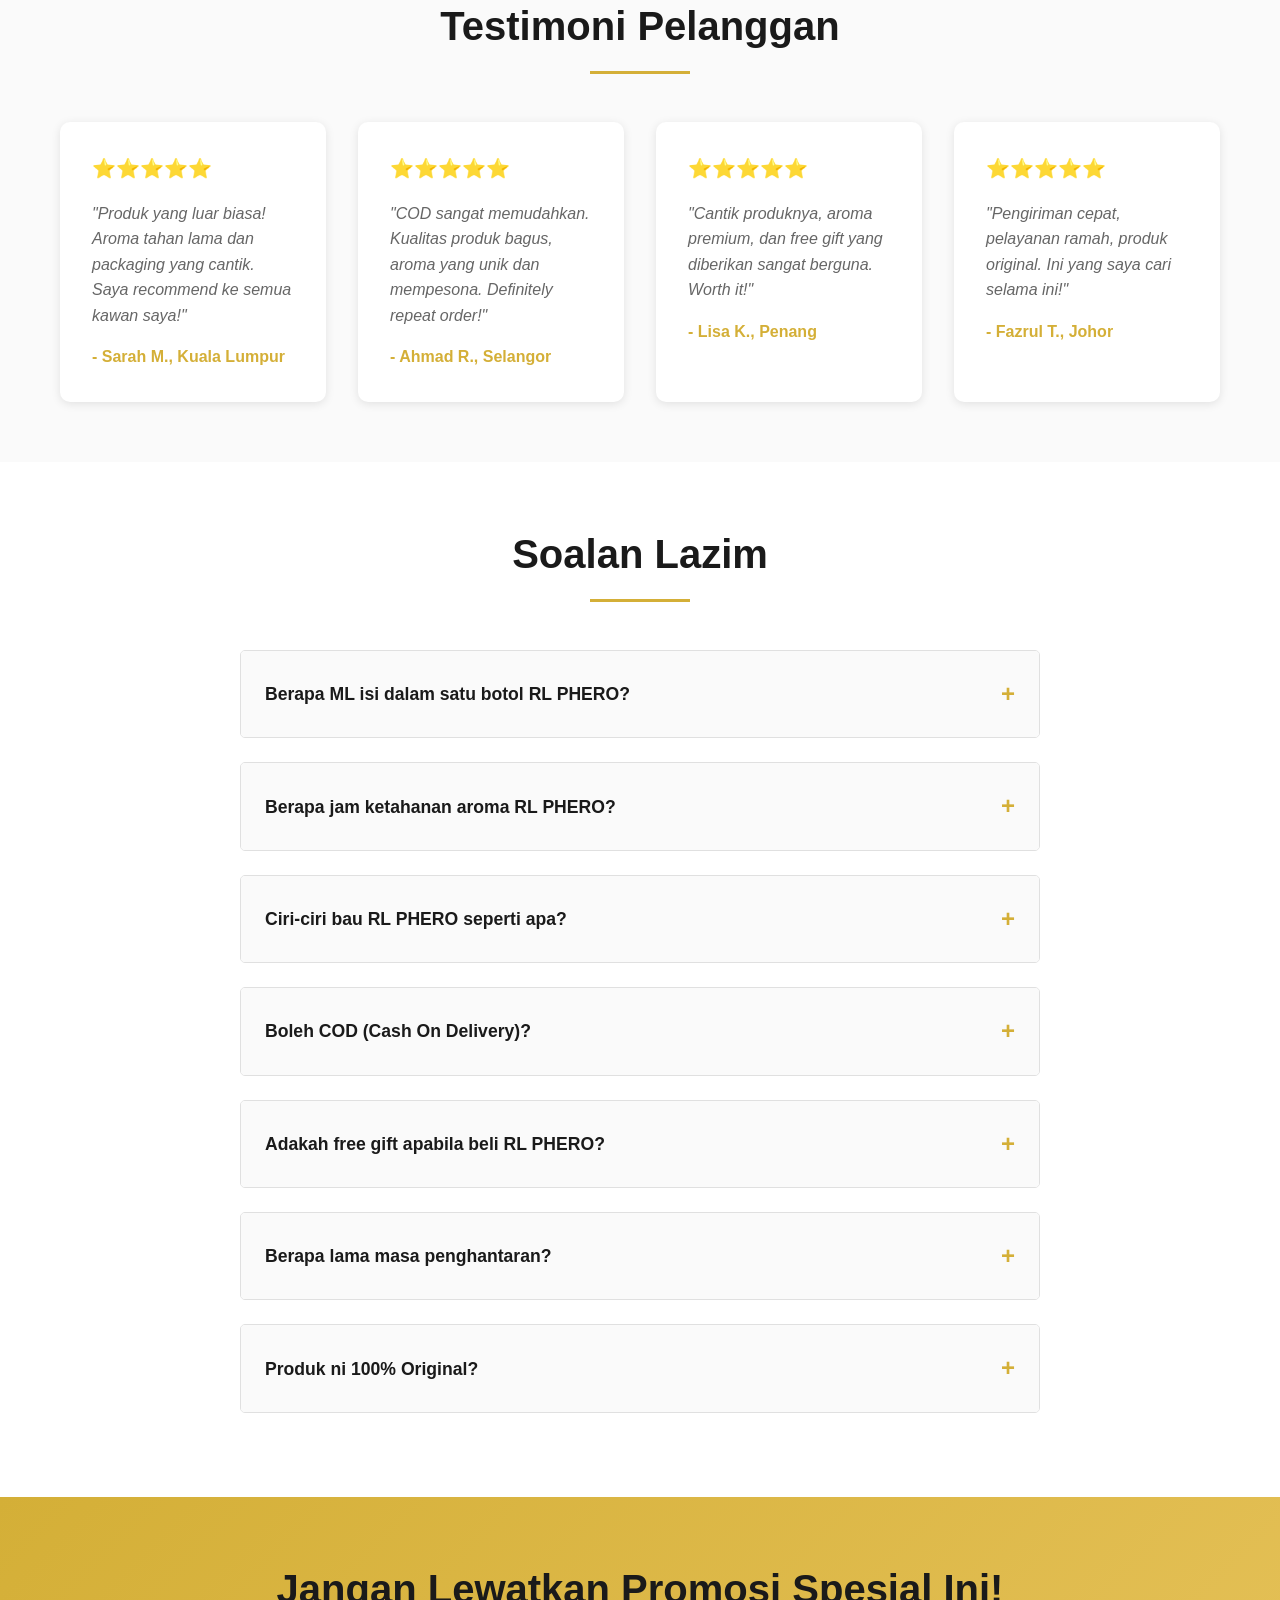
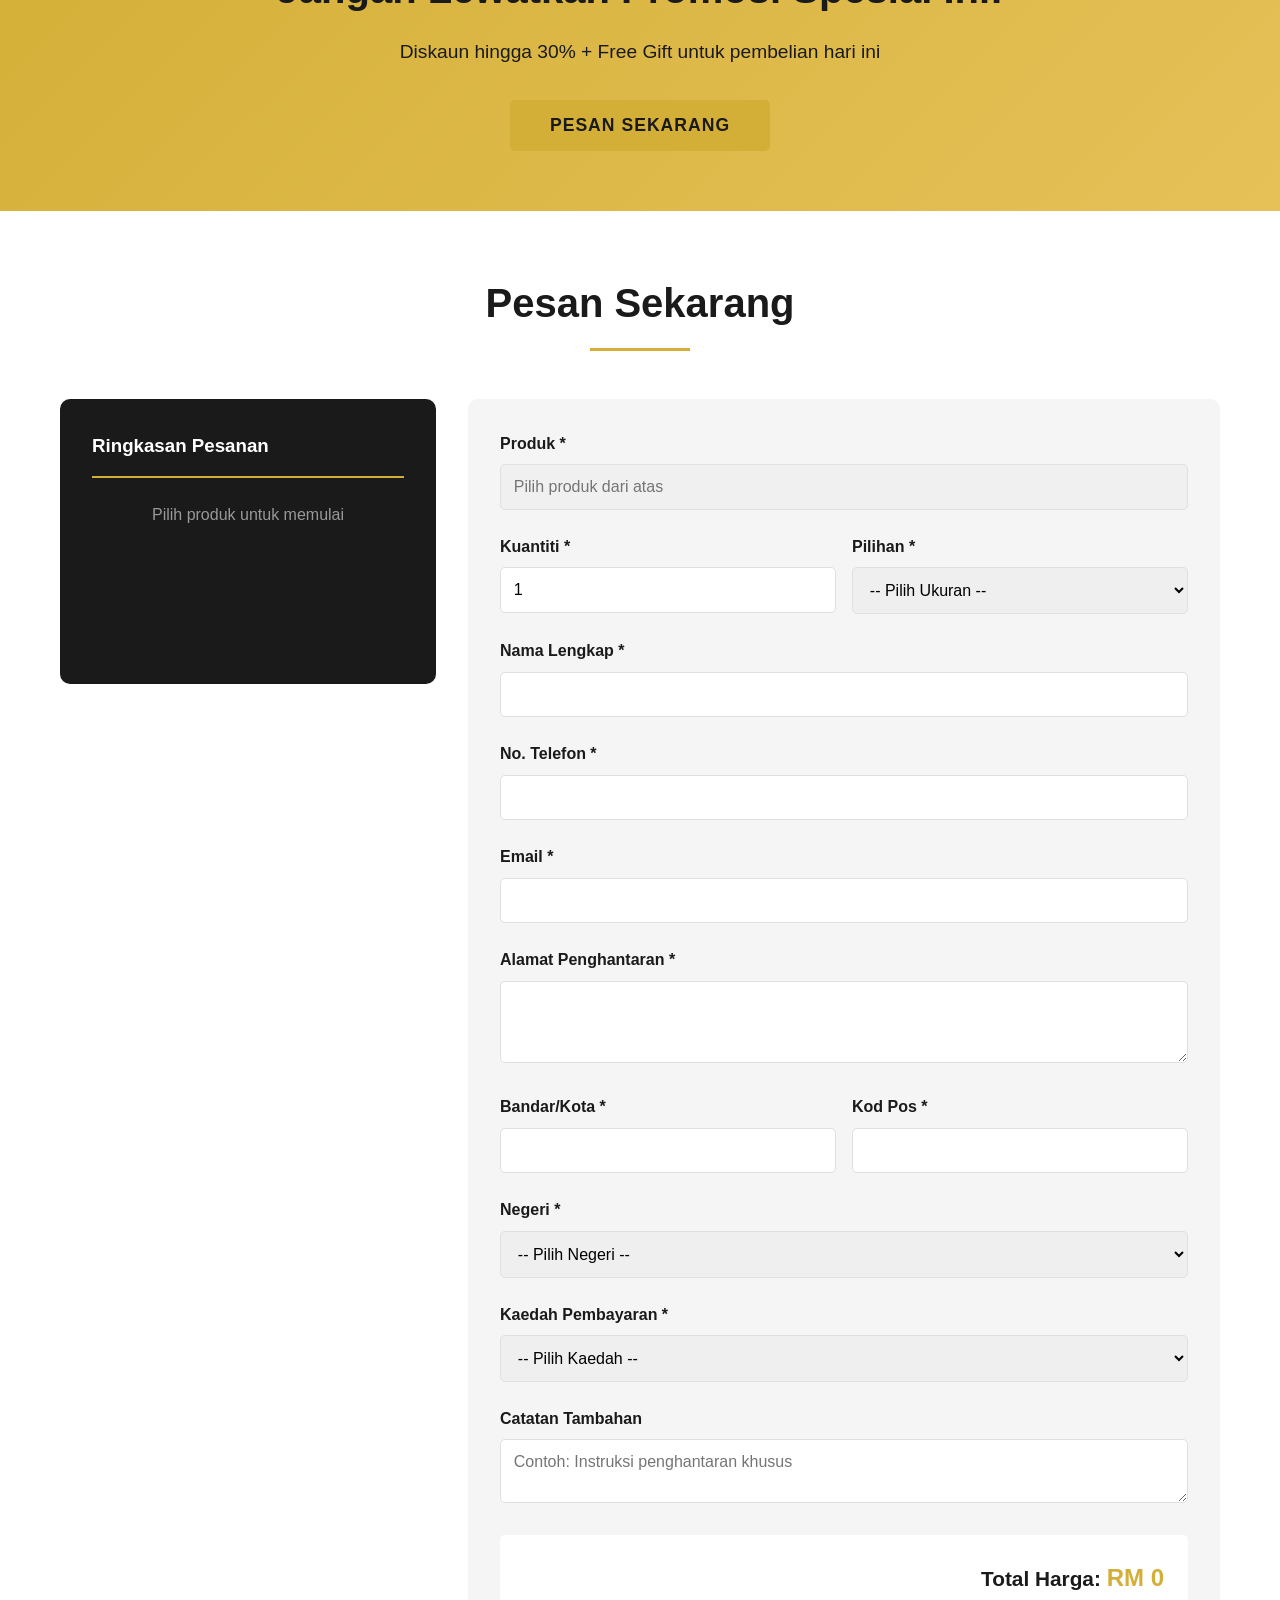
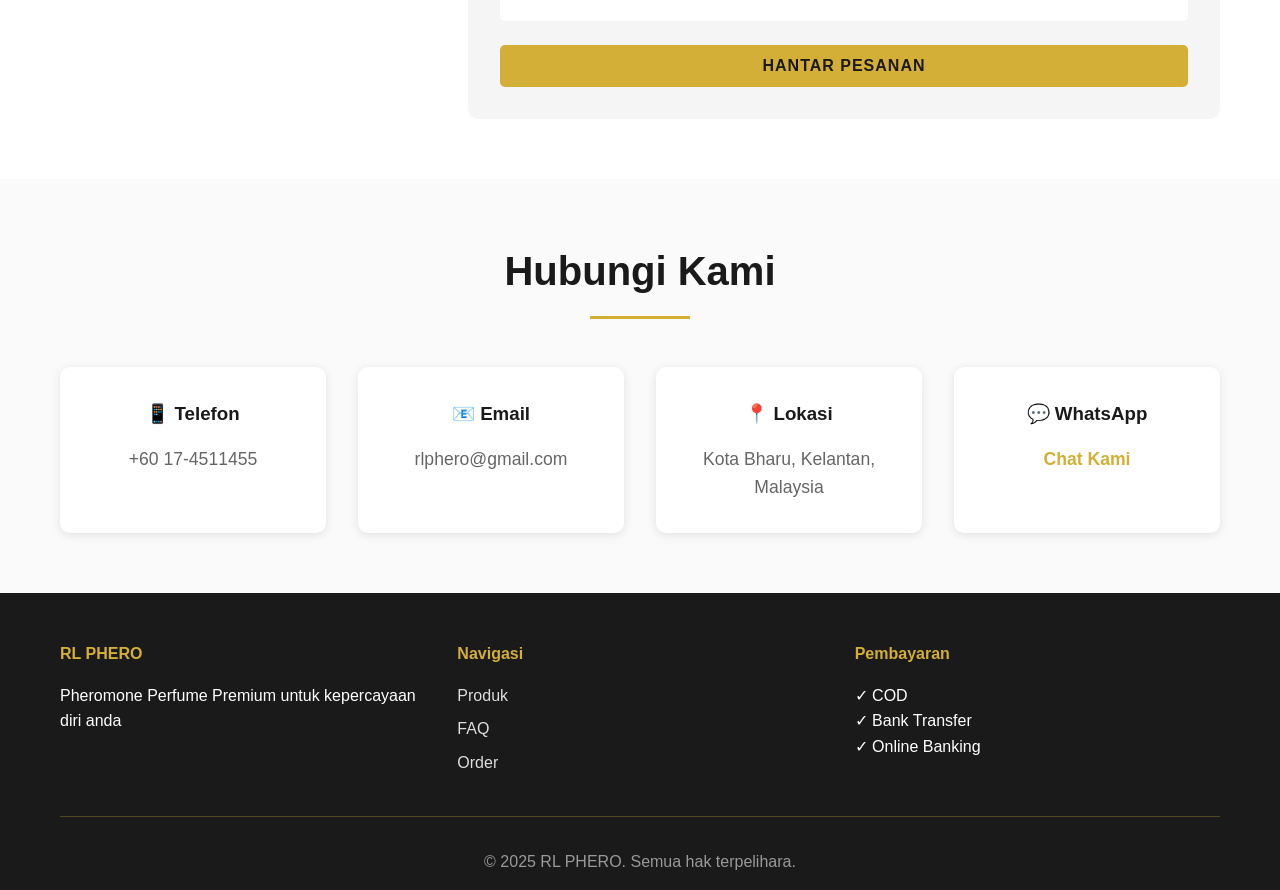
==== commit d99c6d7e: "update add image and change price" ====
--- a/ex-2/index.html
+++ b/ex-2/index.html
@@ -23,6 +23,11 @@
 
     <!-- Hero Section dengan Video -->
     <section id="home" class="hero">
+        <div class="hero-overlay"></div>
+        <div class="hero-bg-images">
+            <img src="../images/RL-girl-1.jpg" alt="RL Girl">
+            <img src="../images/RL-boy-2.jpg" alt="RL Boy">
+        </div>
         <div class="hero-content">
             <h1>RL PHERO</h1>
             <p class="tagline">Pheromone Perfume Premium yang Mengubah Kepercayaan Diri Anda</p>
@@ -31,8 +36,11 @@
                 <button class="btn btn-secondary-light" onclick="document.getElementById('faq').scrollIntoView({behavior: 'smooth'})">Pelajari Lebih Lanjut</button>
             </div>
             <div class="promo-banner">
-                <p>⚡ PERHATIAN! Skrol ke bawah untuk mendapat DISKAUN hingga 50% + FREE GIFT</p>
-            </div>
+                <p>⚡ PERHATIAN! Skrol ke bawah untuk mendapat DISKAUN hingga 30% + FREE GIFT</p>
+            </div>
+        </div>
+        <div class="scroll-indicator">
+            <span>↓ Scroll untuk maklumat lanjut</span>
         </div>
     </section>
 
@@ -117,7 +125,7 @@
                         <span class="product-badge">Popular</span>
                     </div>
                     <div class="product-info">
-                        <h3>RL PHERO GIRL</h3>
+                        <h3>RL PHERO WOMEN</h3>
                         <p class="description">Aroma wangi yang mempesona dan percaya diri. Dirancang khusus untuk wanita modern yang berani tampil beda.</p>
                         <div class="product-features">
                             <span>✓ Tahan 8-12 Jam</span>
@@ -125,10 +133,10 @@
                             <span>✓ Pheromone Enhanced</span>
                         </div>
                         <div class="pricing">
-                            <p class="original-price">RM 99</p>
-                            <p class="sale-price">RM 74.25</p>
-                        </div>
-                        <button class="btn btn-secondary" onclick="selectProduct('RL PHERO GIRL', 74.25)">Pilih Sekarang</button>
+                            <p class="original-price">RM 100.00</p>
+                            <p class="sale-price">RM 80.00</p>
+                        </div>
+                        <button class="btn btn-secondary" onclick="selectProduct('RL PHERO WOMEN', 80.00)">Pilih Sekarang</button>
                     </div>
                 </div>
 
@@ -139,7 +147,7 @@
                         <span class="product-badge">Bestseller</span>
                     </div>
                     <div class="product-info">
-                        <h3>RL PHERO BOY</h3>
+                        <h3>RL PHERO COUPLE</h3>
                         <p class="description">Maskulin dan memperdayakan. Aroma yang meninggalkan kesan mendalam dengan sentuhan eksklusif.</p>
                         <div class="product-features">
                             <span>✓ Tahan 8-12 Jam</span>
@@ -147,10 +155,10 @@
                             <span>✓ Pheromone Enhanced</span>
                         </div>
                         <div class="pricing">
-                            <p class="original-price">RM 99</p>
-                            <p class="sale-price">RM 74.25</p>
-                        </div>
-                        <button class="btn btn-secondary" onclick="selectProduct('RL PHERO BOY', 74.25)">Pilih Sekarang</button>
+                            <p class="original-price">RM 187.50</p>
+                            <p class="sale-price">RM 150.00</p>
+                        </div>
+                        <button class="btn btn-secondary" onclick="selectProduct('RL PHERO COUPLE', 150.00)">Pilih Sekarang</button>
                     </div>
                 </div>
 
@@ -161,7 +169,7 @@
                         <span class="product-badge">Premium</span>
                     </div>
                     <div class="product-info">
-                        <h3>RL PHERO BOY 2</h3>
+                        <h3>RL PHERO GENTLEMEN</h3>
                         <p class="description">Varian terbaru dengan formula yang lebih kuat dan tahan lama untuk lelaki yang percaya diri.</p>
                         <div class="product-features">
                             <span>✓ Tahan 8-12 Jam</span>
@@ -169,10 +177,10 @@
                             <span>✓ Pheromone Enhanced</span>
                         </div>
                         <div class="pricing">
-                            <p class="original-price">RM 129</p>
-                            <p class="sale-price">RM 83.85</p>
-                        </div>
-                        <button class="btn btn-secondary" onclick="selectProduct('RL PHERO BOY 2', 83.85)">Pilih Sekarang</button>
+                            <p class="original-price">RM 100.00</p>
+                            <p class="sale-price">RM 80.00</p>
+                        </div>
+                        <button class="btn btn-secondary" onclick="selectProduct('RL PHERO GENTLEMEN', 80.00)">Pilih Sekarang</button>
                     </div>
                 </div>
 
@@ -183,7 +191,7 @@
                         <span class="product-badge">Eksklusif</span>
                     </div>
                     <div class="product-info">
-                        <h3>RL PHERO BOY SPECIAL</h3>
+                        <h3>RL PHERO MEN</h3>
                         <p class="description">Edisi spesial dengan kemasan eksklusif dan aroma premium yang tak terlupakan.</p>
                         <div class="product-features">
                             <span>✓ Tahan 8-12 Jam</span>
@@ -191,10 +199,10 @@
                             <span>✓ Pheromone Enhanced</span>
                         </div>
                         <div class="pricing">
-                            <p class="original-price">RM 129</p>
-                            <p class="sale-price">RM 83.85</p>
-                        </div>
-                        <button class="btn btn-secondary" onclick="selectProduct('RL PHERO BOY SPECIAL', 83.85)">Pilih Sekarang</button>
+                            <p class="original-price">RM 100.00</p>
+                            <p class="sale-price">RM 80.00</p>
+                        </div>
+                        <button class="btn btn-secondary" onclick="selectProduct('RL PHERO MEN', 80.00)">Pilih Sekarang</button>
                     </div>
                 </div>
 
@@ -205,7 +213,7 @@
                         <span class="product-badge">Luxury</span>
                     </div>
                     <div class="product-info">
-                        <h3>RL PHERO GIRL DELUXE</h3>
+                        <h3>RL PHERO LADIES</h3>
                         <p class="description">Koleksi mewah untuk wanita yang menghargai kualitas terbaik dengan aroma yang elegan.</p>
                         <div class="product-features">
                             <span>✓ Tahan 8-12 Jam</span>
@@ -213,10 +221,10 @@
                             <span>✓ Pheromone Enhanced</span>
                         </div>
                         <div class="pricing">
-                            <p class="original-price">RM 129</p>
-                            <p class="sale-price">RM 83.85</p>
-                        </div>
-                        <button class="btn btn-secondary" onclick="selectProduct('RL PHERO GIRL DELUXE', 83.85)">Pilih Sekarang</button>
+                            <p class="original-price">RM 100.00</p>
+                            <p class="sale-price">RM 80.00</p>
+                        </div>
+                        <button class="btn btn-secondary" onclick="selectProduct('RL PHERO LADIES', 80.00)">Pilih Sekarang</button>
                     </div>
                 </div>
 
@@ -227,7 +235,7 @@
                         <span class="product-badge">BEST DEAL</span>
                     </div>
                     <div class="product-info">
-                        <h3>RL PHERO COUPLE BUNDLE</h3>
+                        <h3>RL PHERO COUPLE</h3>
                         <p class="description">Paket romantis untuk pasangan - Girl + Boy dalam satu set istimewa dengan harga spesial.</p>
                         <div class="product-features">
                             <span>✓ Paket Hemat</span>
@@ -235,10 +243,10 @@
                             <span>✓ Limited Edition</span>
                         </div>
                         <div class="pricing">
-                            <p class="original-price">RM 199</p>
-                            <p class="sale-price">RM 129.35</p>
-                        </div>
-                        <button class="btn btn-secondary" onclick="selectProduct('RL PHERO COUPLE BUNDLE', 129.35)">Pilih Sekarang</button>
+                            <p class="original-price">RM 187.50</p>
+                            <p class="sale-price">RM 150.00</p>
+                        </div>
+                        <button class="btn btn-secondary" onclick="selectProduct('RL PHERO COUPLE', 150.00)">Pilih Sekarang</button>
                     </div>
                 </div>
             </div>
@@ -356,7 +364,7 @@
     <section class="cta-section">
         <div class="container">
             <h2>Jangan Lewatkan Promosi Spesial Ini!</h2>
-            <p>Diskaun hingga 50% + Free Gift untuk pembelian hari ini</p>
+            <p>Diskaun hingga 30% + Free Gift untuk pembelian hari ini</p>
             <button class="btn btn-primary btn-large" onclick="document.getElementById('order').scrollIntoView({behavior: 'smooth'})">Pesan Sekarang</button>
         </div>
     </section>
@@ -530,4 +538,4 @@
 
     <script src="script.js"></script>
 </body>
-</html>+</html>
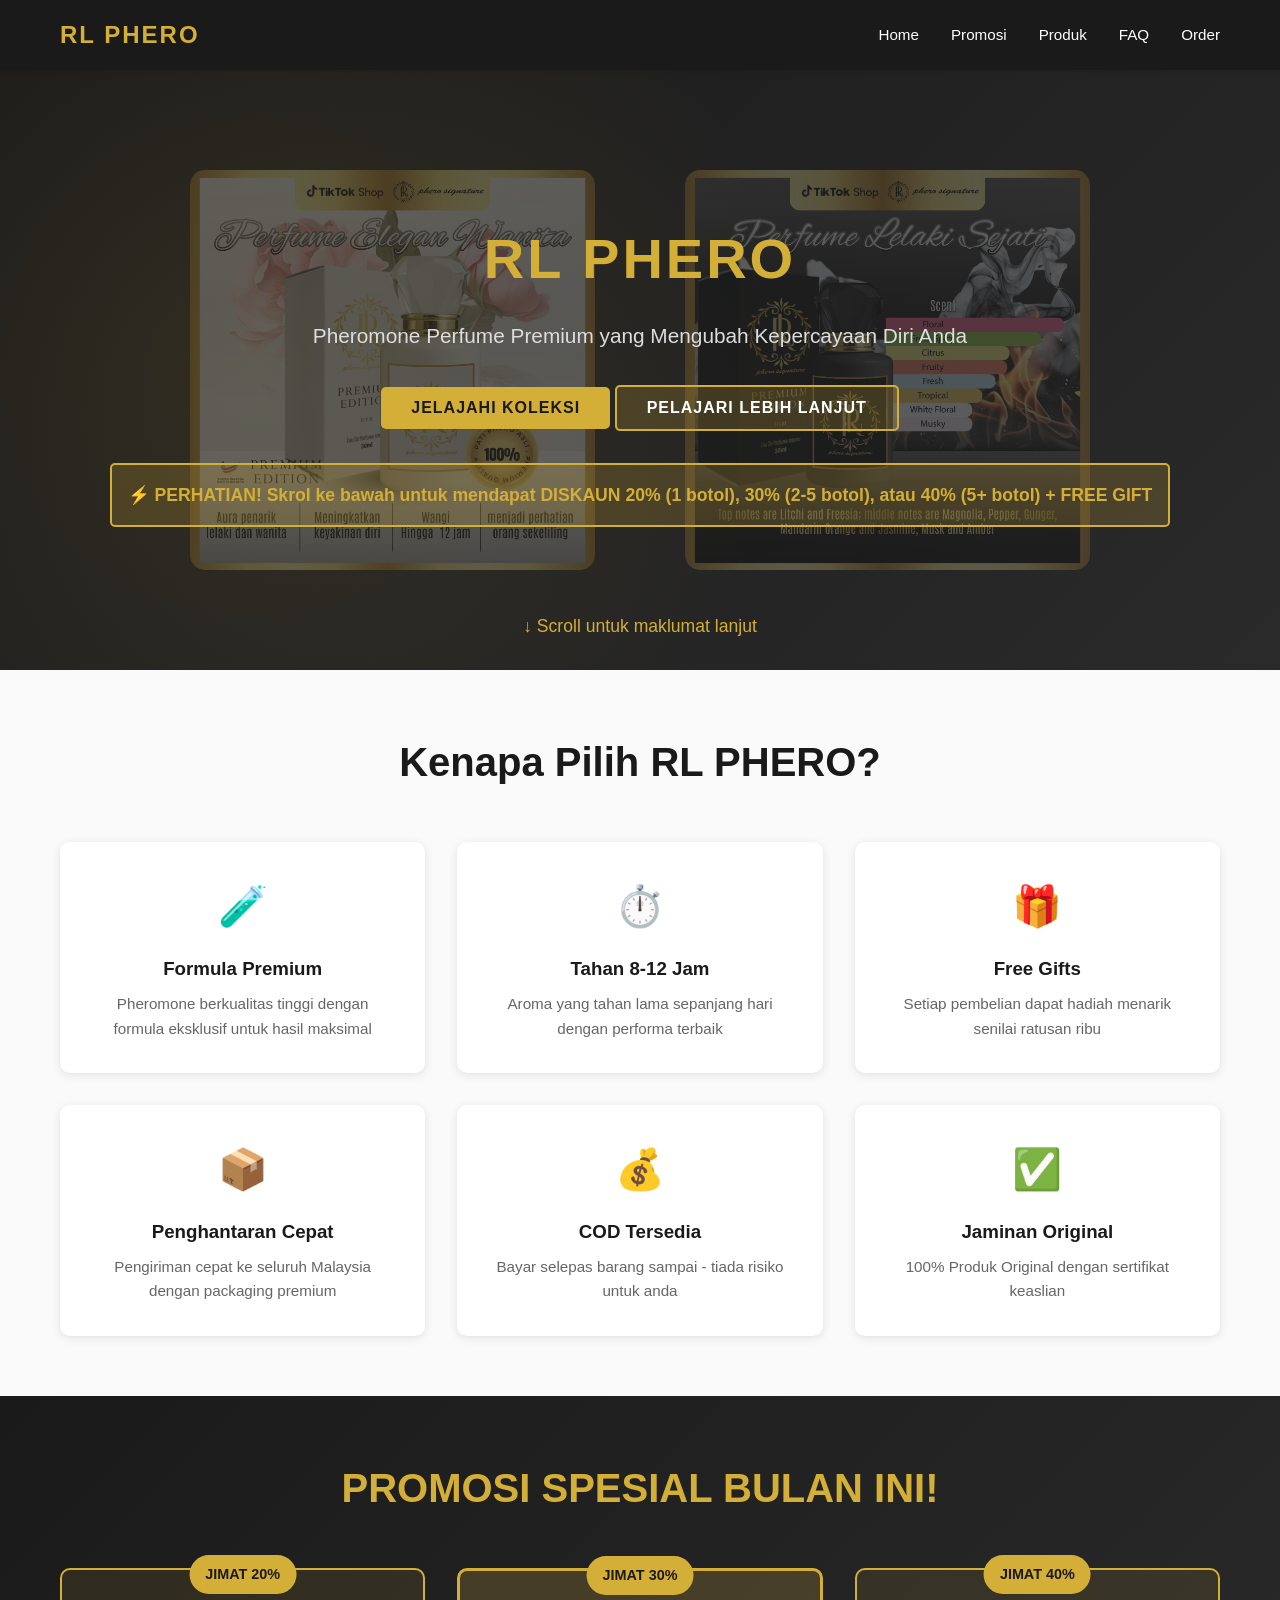
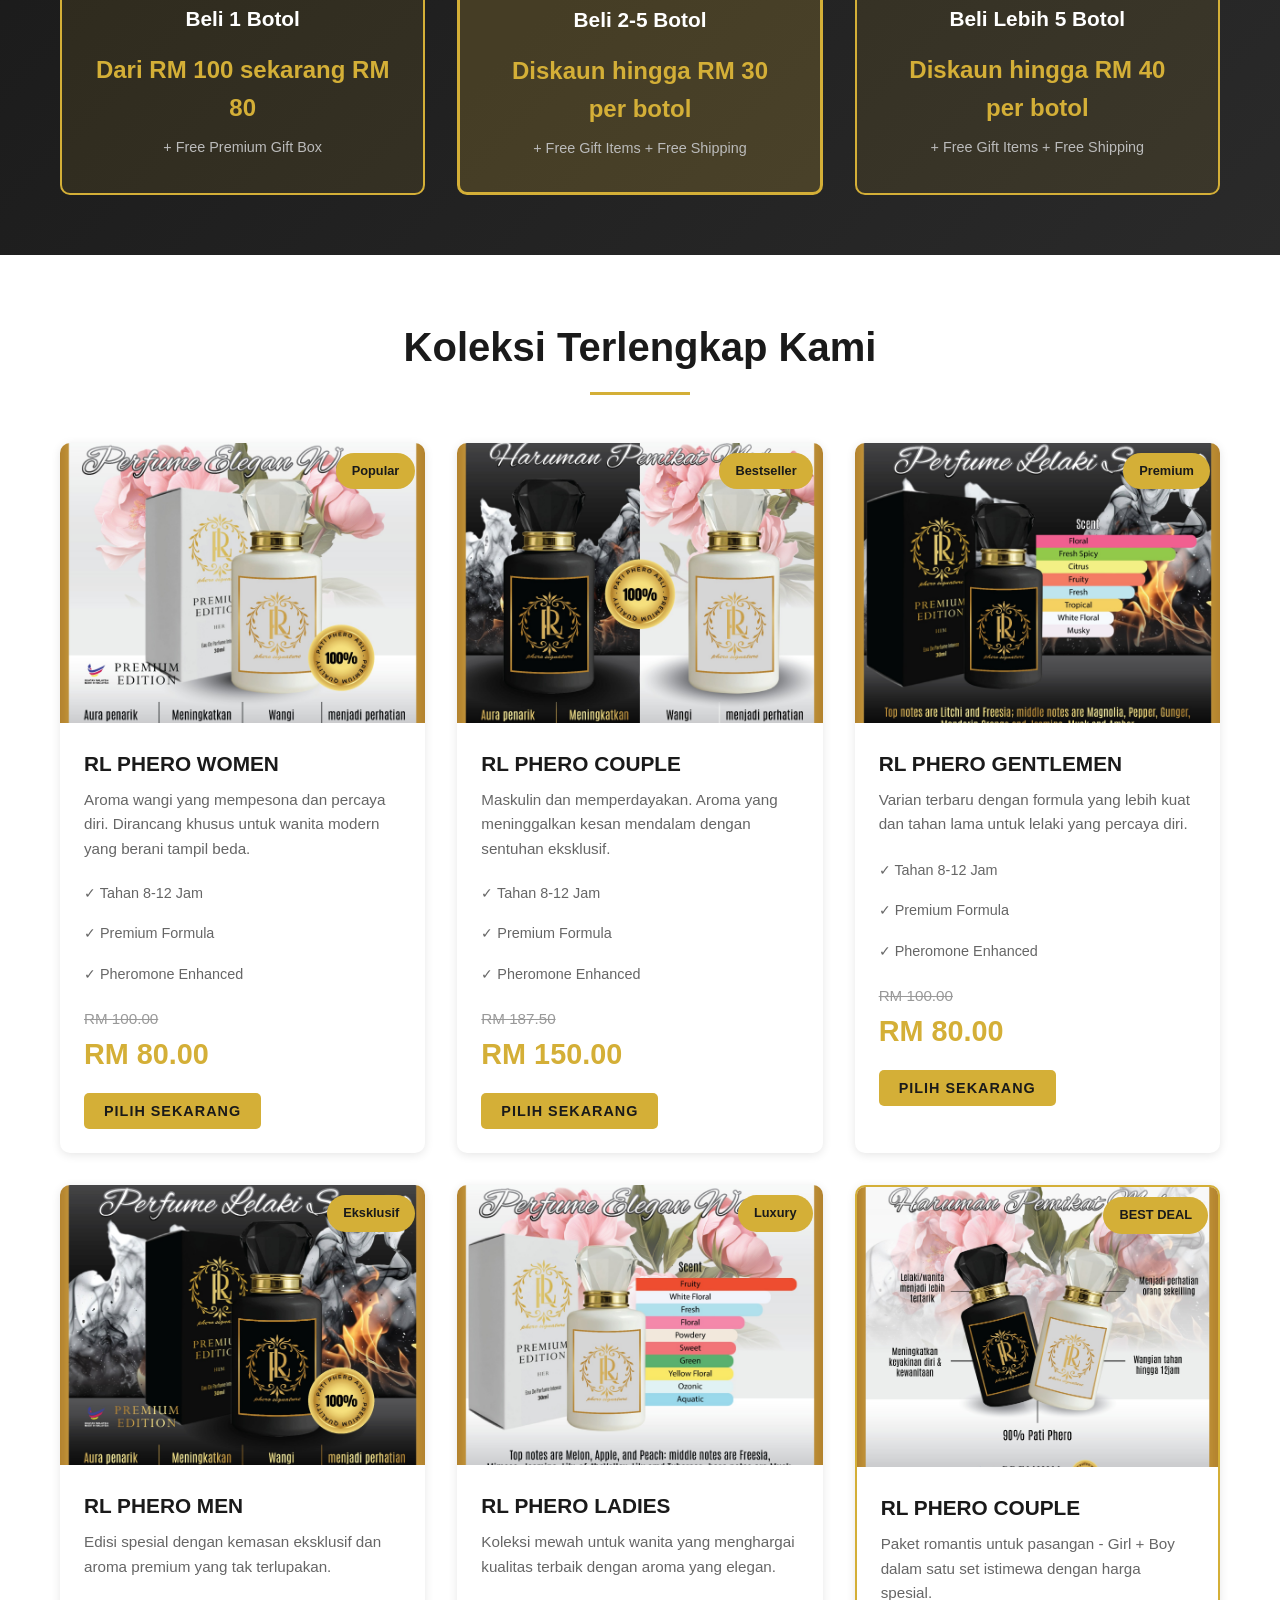
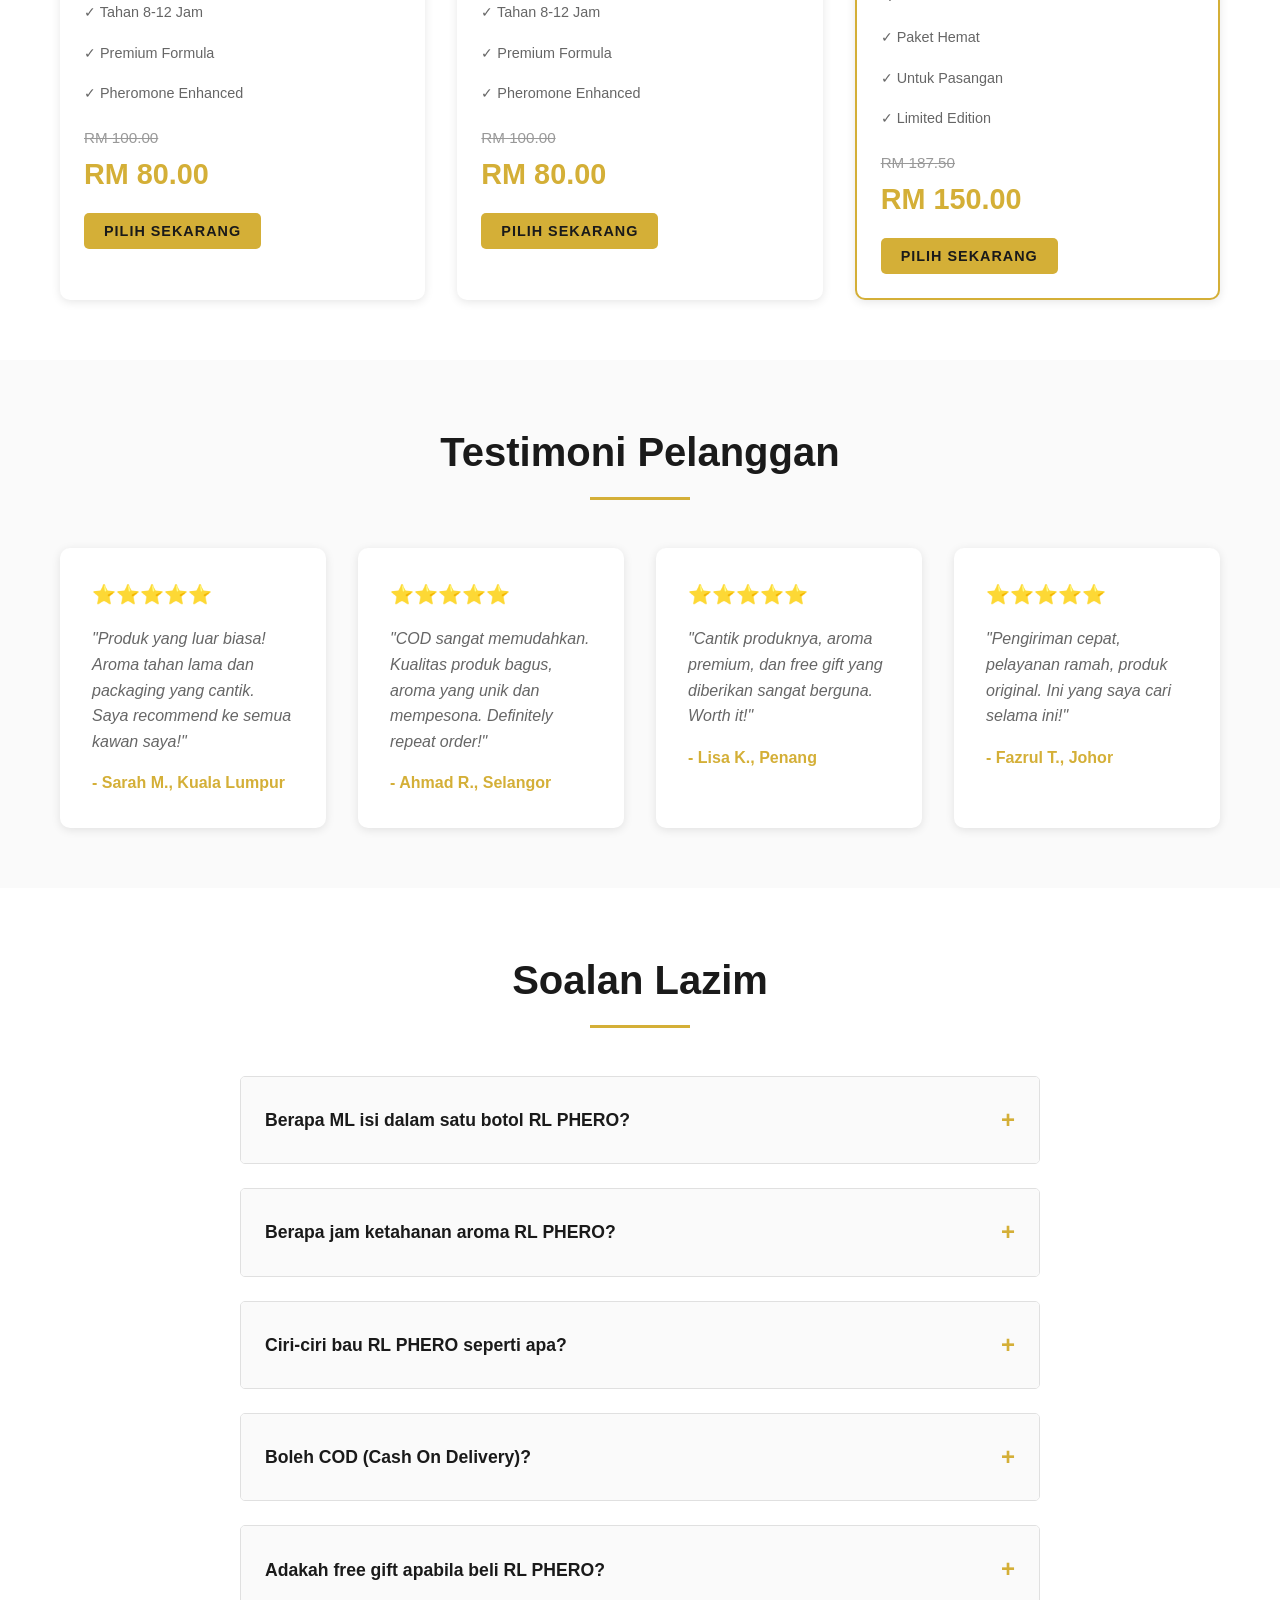
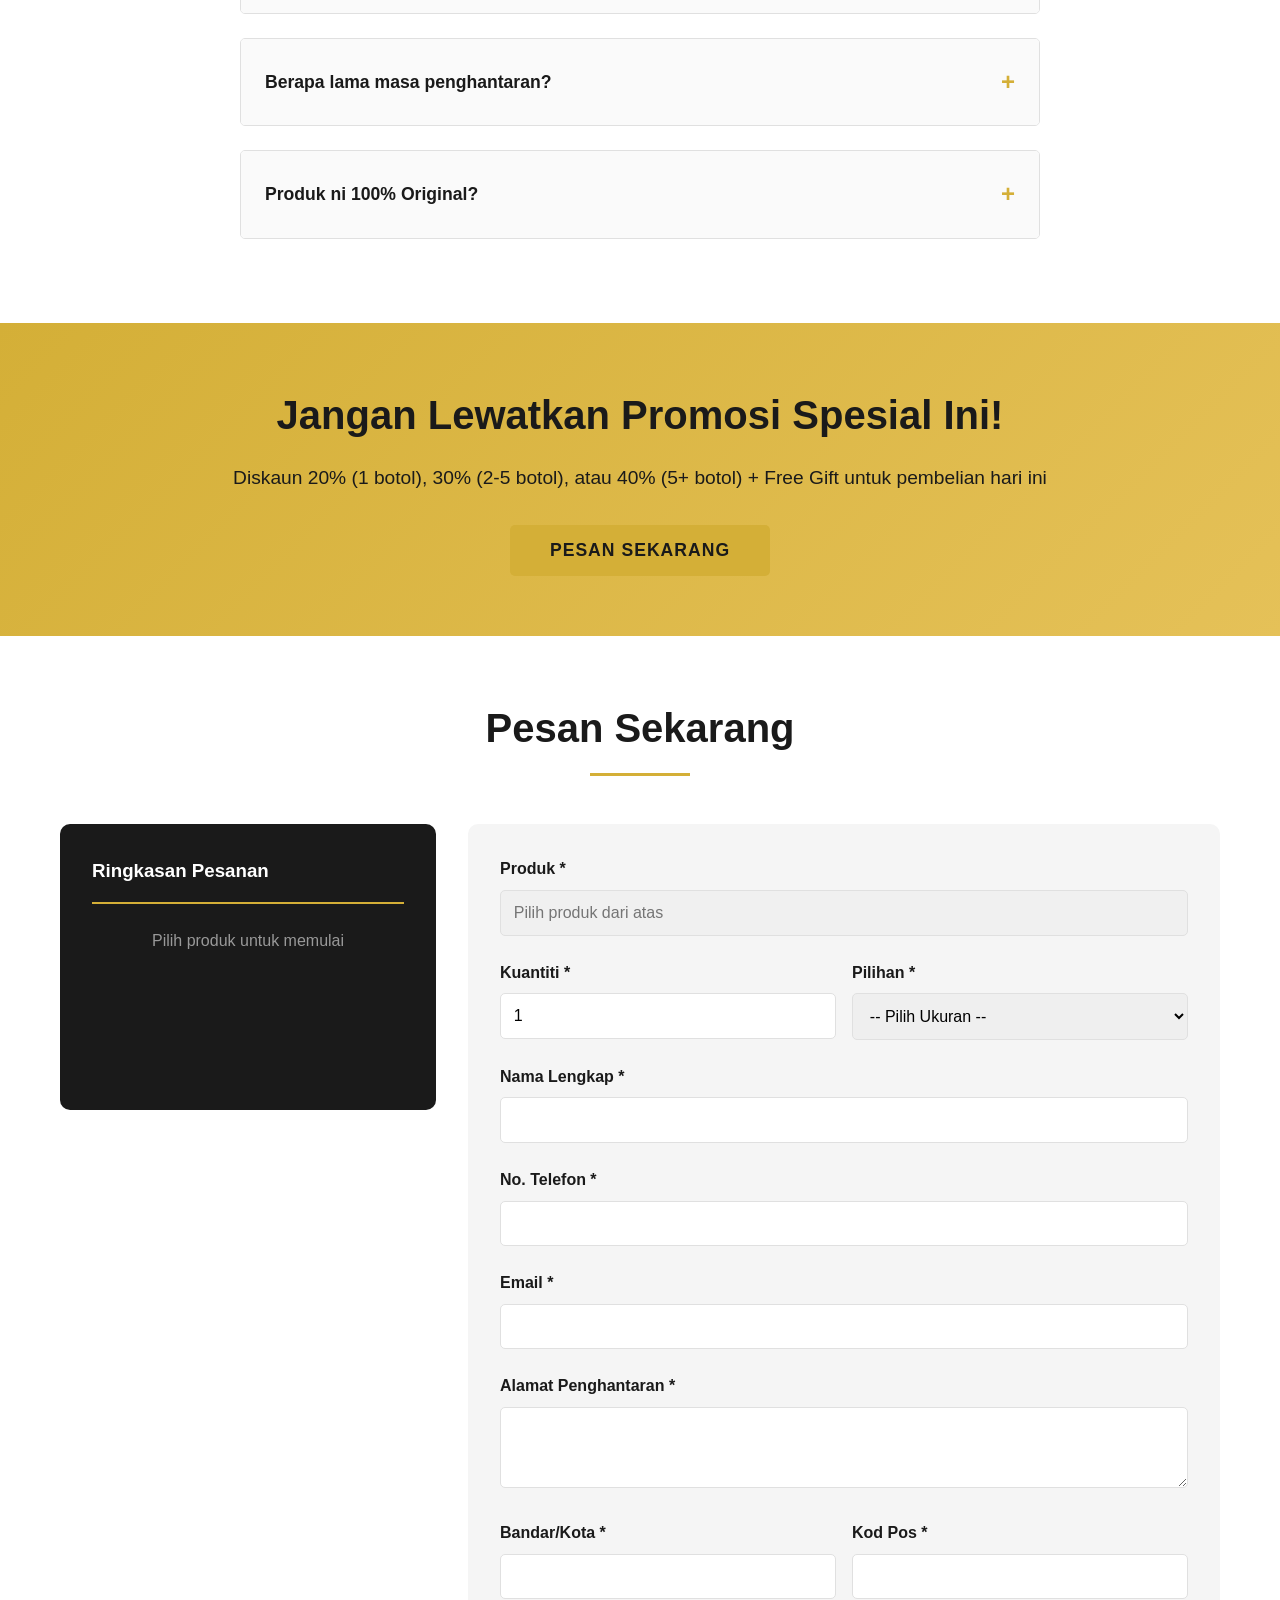
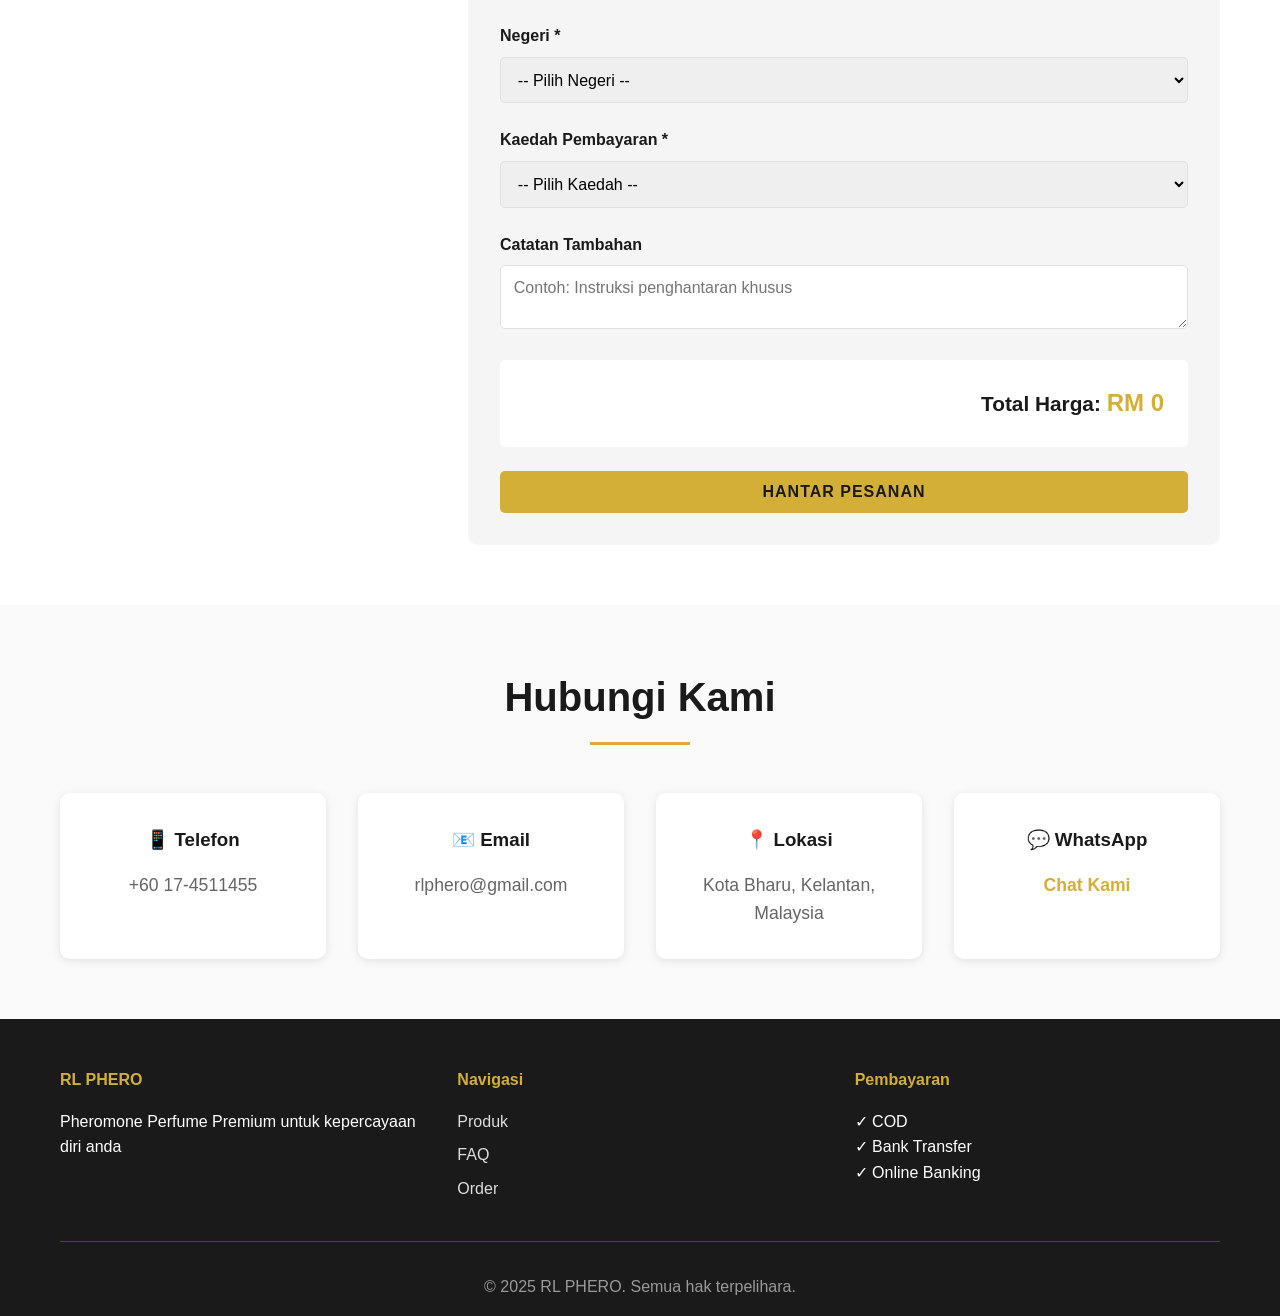
==== commit 8debfdf9: "betulkan diskaun" ====
--- a/ex-2/index.html
+++ b/ex-2/index.html
@@ -36,7 +36,7 @@
                 <button class="btn btn-secondary-light" onclick="document.getElementById('faq').scrollIntoView({behavior: 'smooth'})">Pelajari Lebih Lanjut</button>
             </div>
             <div class="promo-banner">
-                <p>⚡ PERHATIAN! Skrol ke bawah untuk mendapat DISKAUN hingga 30% + FREE GIFT</p>
+                <p>⚡ PERHATIAN! Skrol ke bawah untuk mendapat DISKAUN 20% (1 botol), 30% (2-5 botol), atau 40% (5+ botol) + FREE GIFT</p>
             </div>
         </div>
         <div class="scroll-indicator">
@@ -90,22 +90,22 @@
                 <h2>PROMOSI SPESIAL BULAN INI!</h2>
                 <div class="promo-grid">
                     <div class="promo-card">
-                        <div class="discount-badge">HEMAT 25%</div>
+                        <div class="discount-badge">JIMAT 20%</div>
                         <h3>Beli 1 Botol</h3>
-                        <p class="promo-price">Dari RM 99 sekarang RM 74.25</p>
+                        <p class="promo-price">Dari RM 100 sekarang RM 80</p>
                         <p class="promo-desc">+ Free Premium Gift Box</p>
                     </div>
                     <div class="promo-card featured">
-                        <div class="discount-badge">HEMAT 35%</div>
-                        <h3>Beli 2 Botol (Bundle)</h3>
-                        <p class="promo-price">Dari RM 198 sekarang RM 128.70</p>
-                        <p class="promo-desc">+ Free 2 Gift Items + Free Shipping</p>
+                        <div class="discount-badge">JIMAT 30%</div>
+                        <h3>Beli 2-5 Botol</h3>
+                        <p class="promo-price">Diskaun hingga RM 30 per botol</p>
+                        <p class="promo-desc">+ Free Gift Items + Free Shipping</p>
                     </div>
                     <div class="promo-card">
-                        <div class="discount-badge">HEMAT 50%</div>
-                        <h3>Paket Hemat 4 Botol</h3>
-                        <p class="promo-price">Dari RM 396 sekarang RM 198</p>
-                        <p class="promo-desc">+ Free 4 Gift Items + Free Shipping</p>
+                        <div class="discount-badge">JIMAT 40%</div>
+                        <h3>Beli Lebih 5 Botol</h3>
+                        <p class="promo-price">Diskaun hingga RM 40 per botol</p>
+                        <p class="promo-desc">+ Free Gift Items + Free Shipping</p>
                     </div>
                 </div>
             </div>
@@ -364,7 +364,7 @@
     <section class="cta-section">
         <div class="container">
             <h2>Jangan Lewatkan Promosi Spesial Ini!</h2>
-            <p>Diskaun hingga 30% + Free Gift untuk pembelian hari ini</p>
+            <p>Diskaun 20% (1 botol), 30% (2-5 botol), atau 40% (5+ botol) + Free Gift untuk pembelian hari ini</p>
             <button class="btn btn-primary btn-large" onclick="document.getElementById('order').scrollIntoView({behavior: 'smooth'})">Pesan Sekarang</button>
         </div>
     </section>
--- a/ex-2/style.css
+++ b/ex-2/style.css
@@ -77,6 +77,46 @@
     display: flex;
     align-items: center;
     justify-content: center;
+    position: relative;
+    overflow: hidden;
+}
+
+.hero-bg-images {
+    position: absolute;
+    top: 50%;
+    left: 50%;
+    transform: translate(-50%, -50%);
+    display: flex;
+    justify-content: space-between;
+    align-items: center;
+    gap: 3rem;
+    width: 90%;
+    max-width: 900px;
+    height: 400px;
+    opacity: 0.25;
+    z-index: 0;
+}
+
+.hero-bg-images img {
+    width: 45%;
+    height: 100%;
+    object-fit: cover;
+    border-radius: 15px;
+}
+
+.hero-overlay {
+    position: absolute;
+    top: 0;
+    left: 0;
+    right: 0;
+    bottom: 0;
+    background: radial-gradient(circle at 20% 50%, rgba(212, 175, 55, 0.1) 0%, transparent 50%);
+    pointer-events: none;
+}
+
+.hero-content {
+    position: relative;
+    z-index: 1;
 }
 
 .hero-content h1 {
@@ -92,12 +132,20 @@
     color: #ddd;
 }
 
-.hero-buttons {
-    display: flex;
-    gap: 1rem;
-    justify-content: center;
-    margin-bottom: 2rem;
-    flex-wrap: wrap;
+.scroll-indicator {
+    position: absolute;
+    bottom: 30px;
+    left: 50%;
+    transform: translateX(-50%);
+    color: var(--primary-color);
+    font-size: 1.1rem;
+    animation: bounce-down 2s infinite;
+}
+
+@keyframes bounce-down {
+    0% { opacity: 0; transform: translateY(-10px); }
+    50% { opacity: 1; transform: translateY(0); }
+    100% { opacity: 0; transform: translateY(10px); }
 }
 
 .btn {
@@ -736,6 +784,17 @@
         gap: 1rem;
     }
 
+    .hero {
+        padding: 40px 20px;
+    }
+
+    .hero-bg-images {
+        width: 80%;
+        max-width: 700px;
+        height: 300px;
+        gap: 2rem;
+    }
+
     .hero-content h1 {
         font-size: 2rem;
     }
@@ -809,6 +868,10 @@
     .hero {
         padding: 50px 0;
         min-height: 300px;
+    }
+
+    .hero-bg-images {
+        display: none;
     }
 
     .hero-content h1 {
@@ -855,4 +918,4 @@
     .cta-section p {
         font-size: 1rem;
     }
-}+}
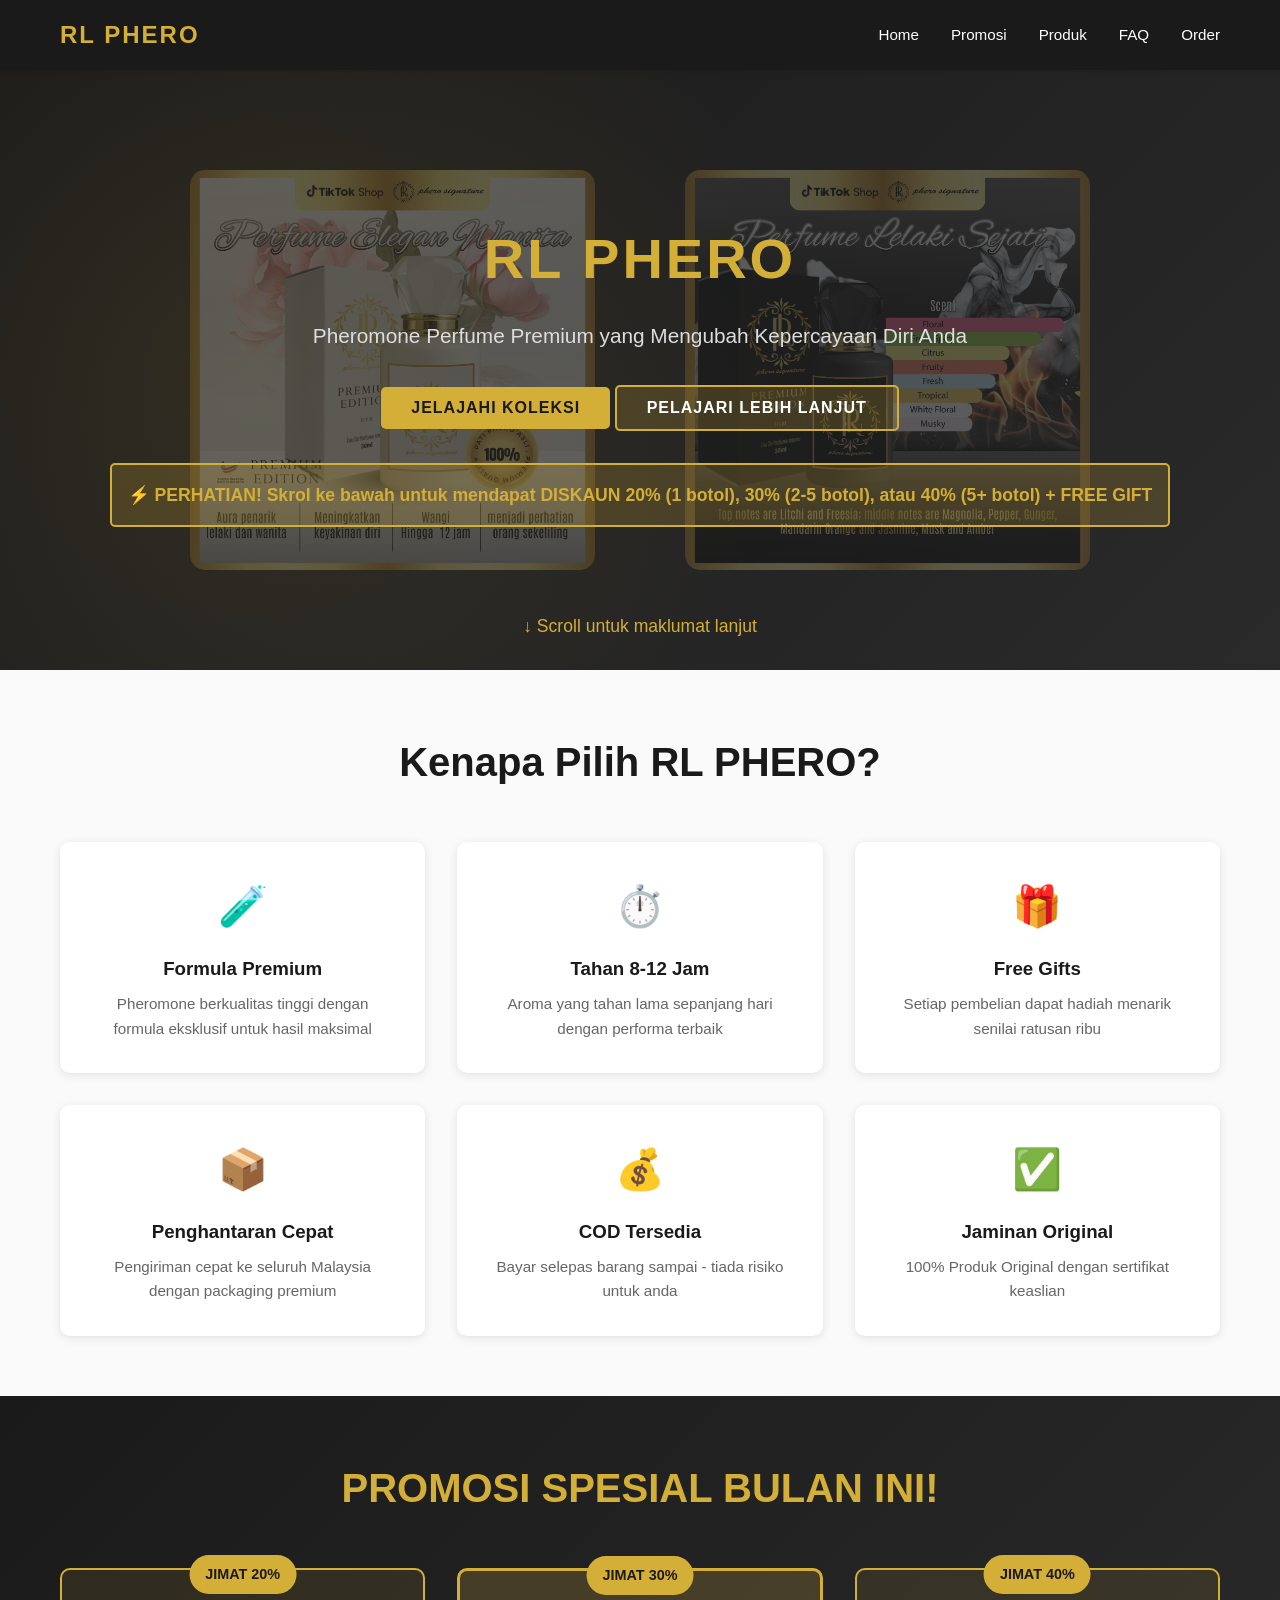
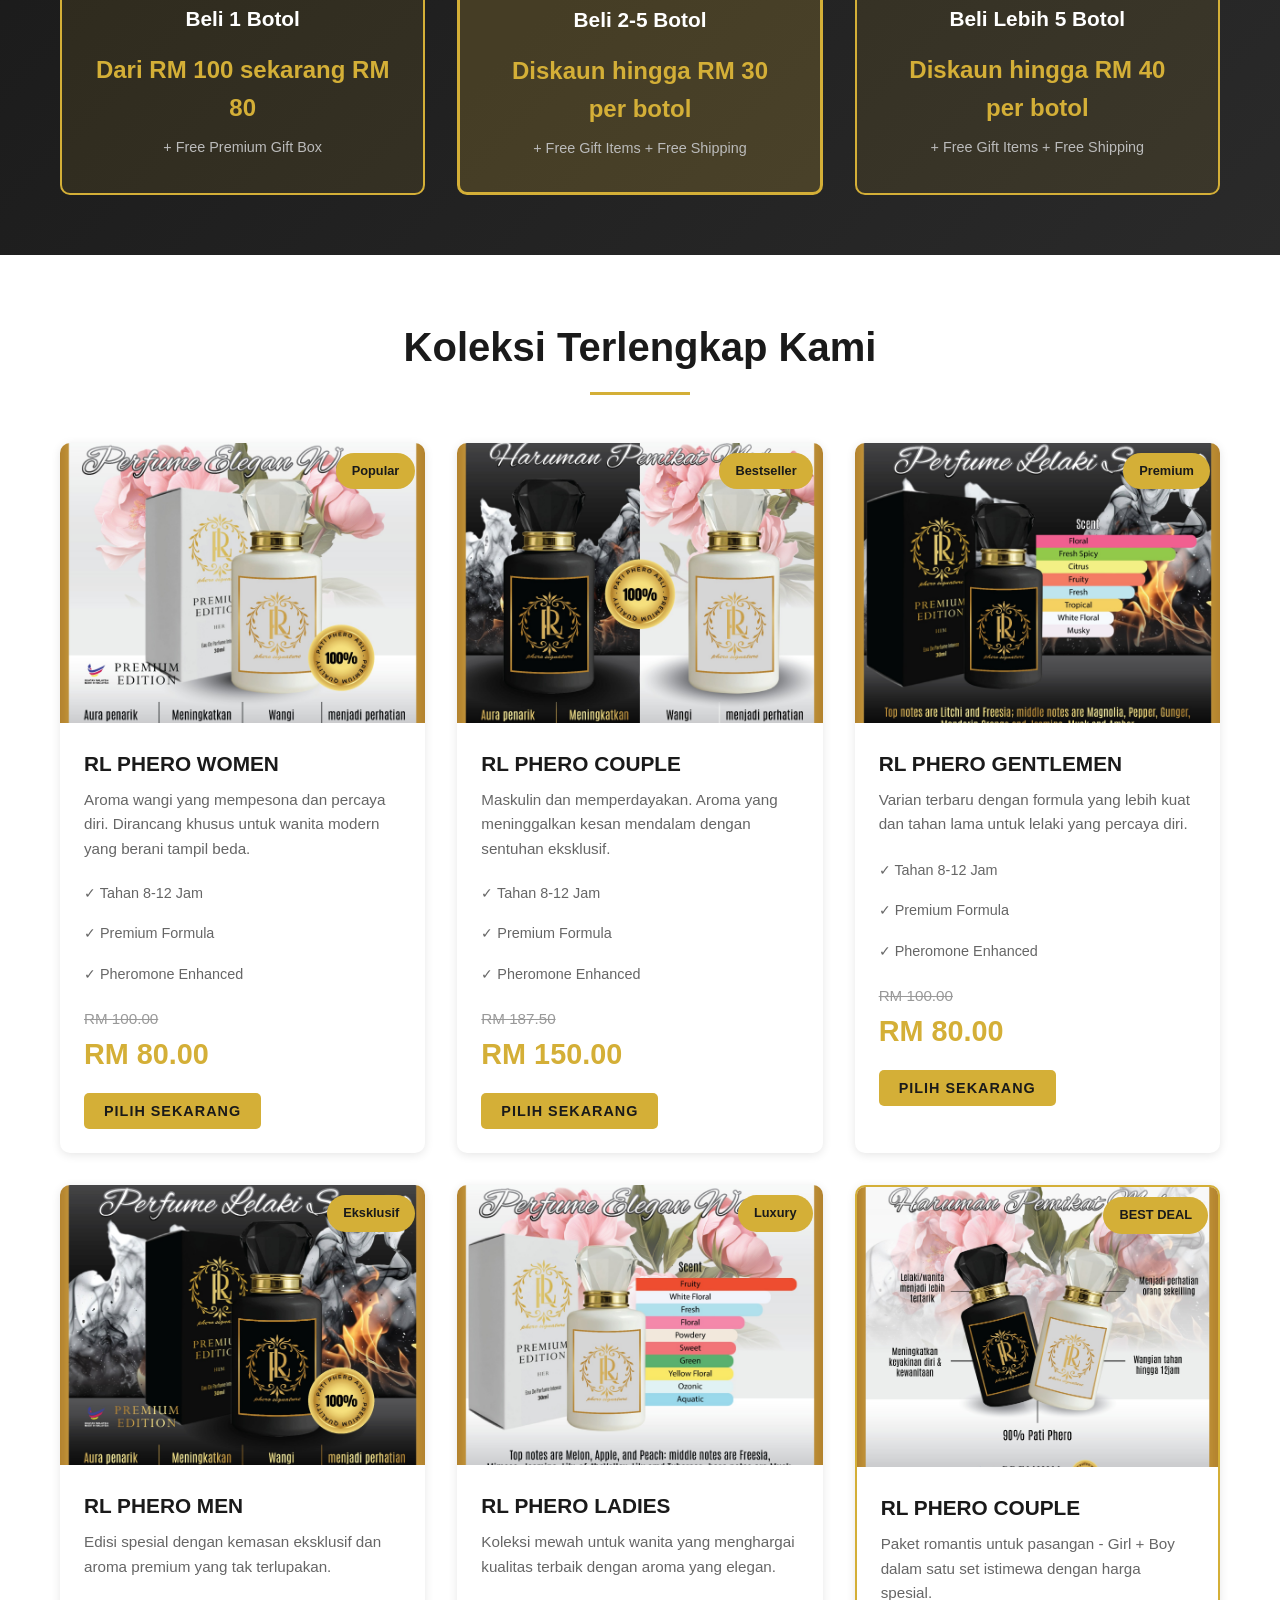
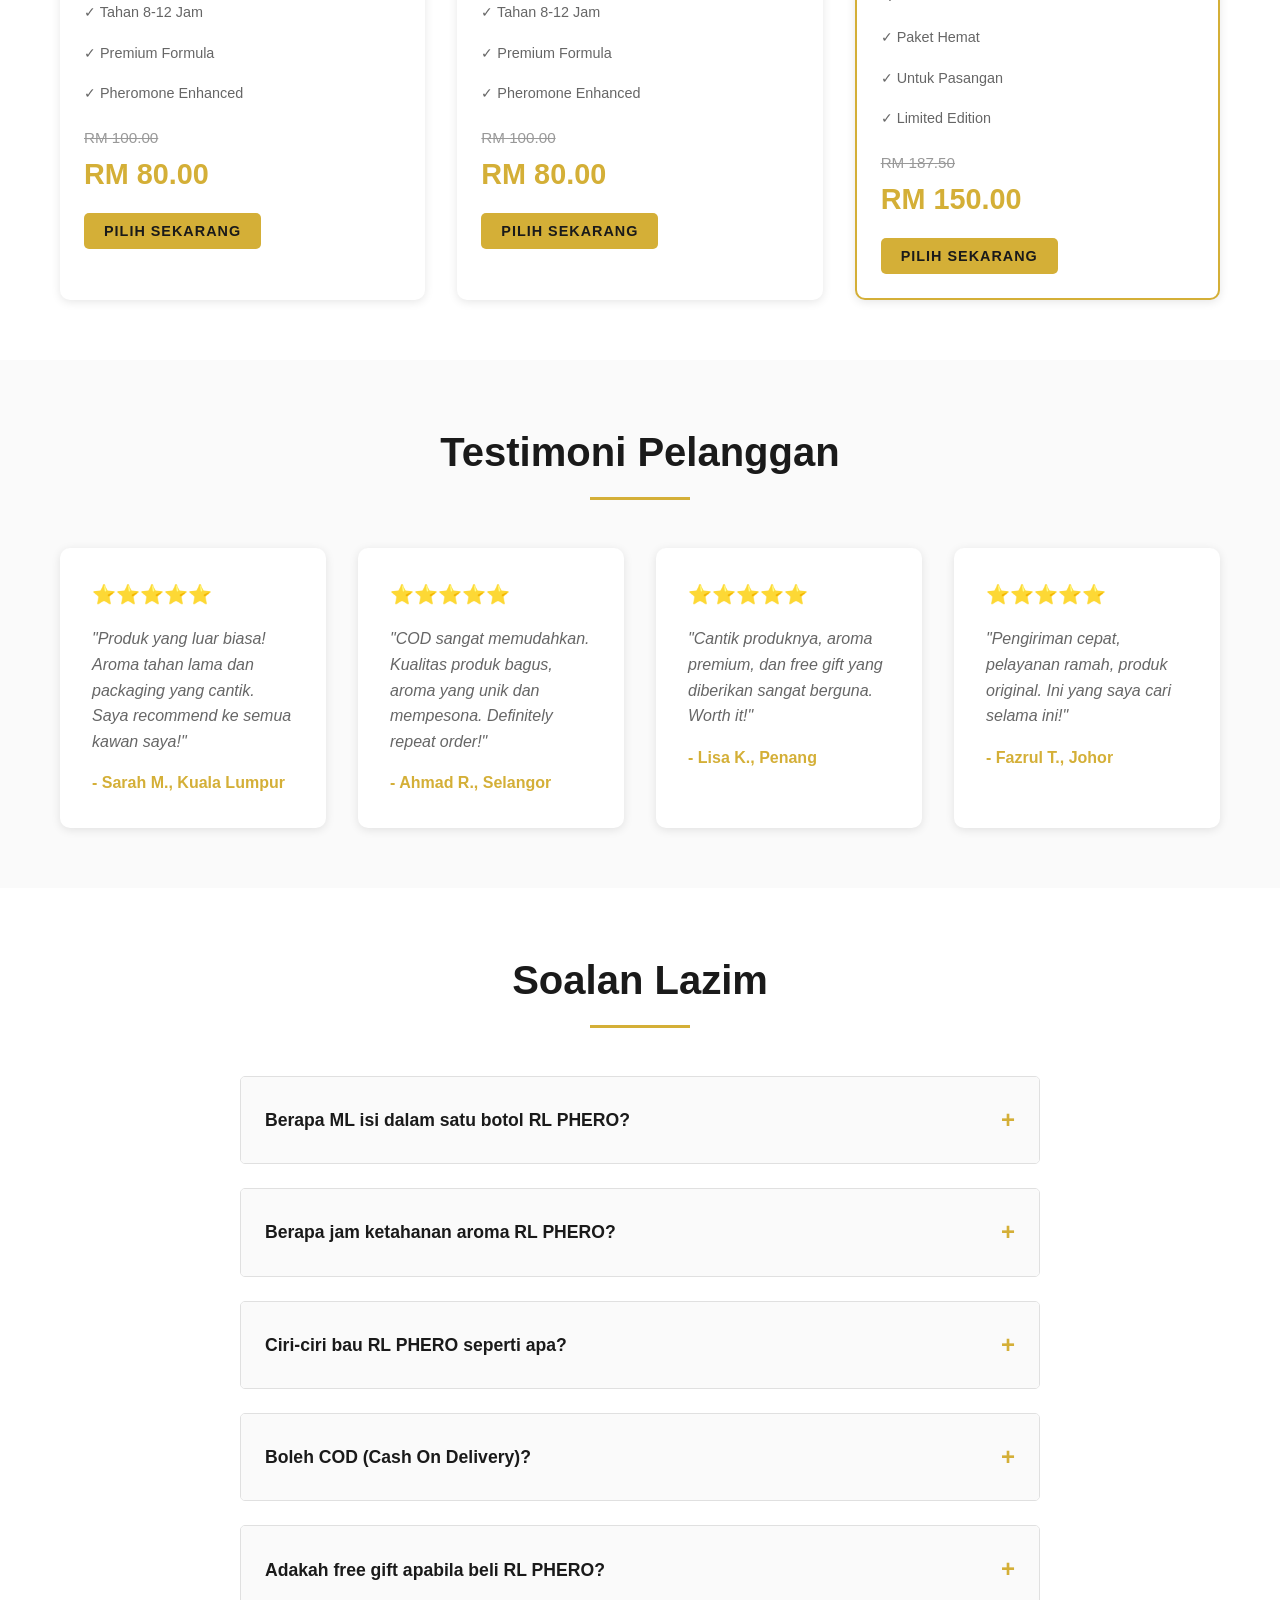
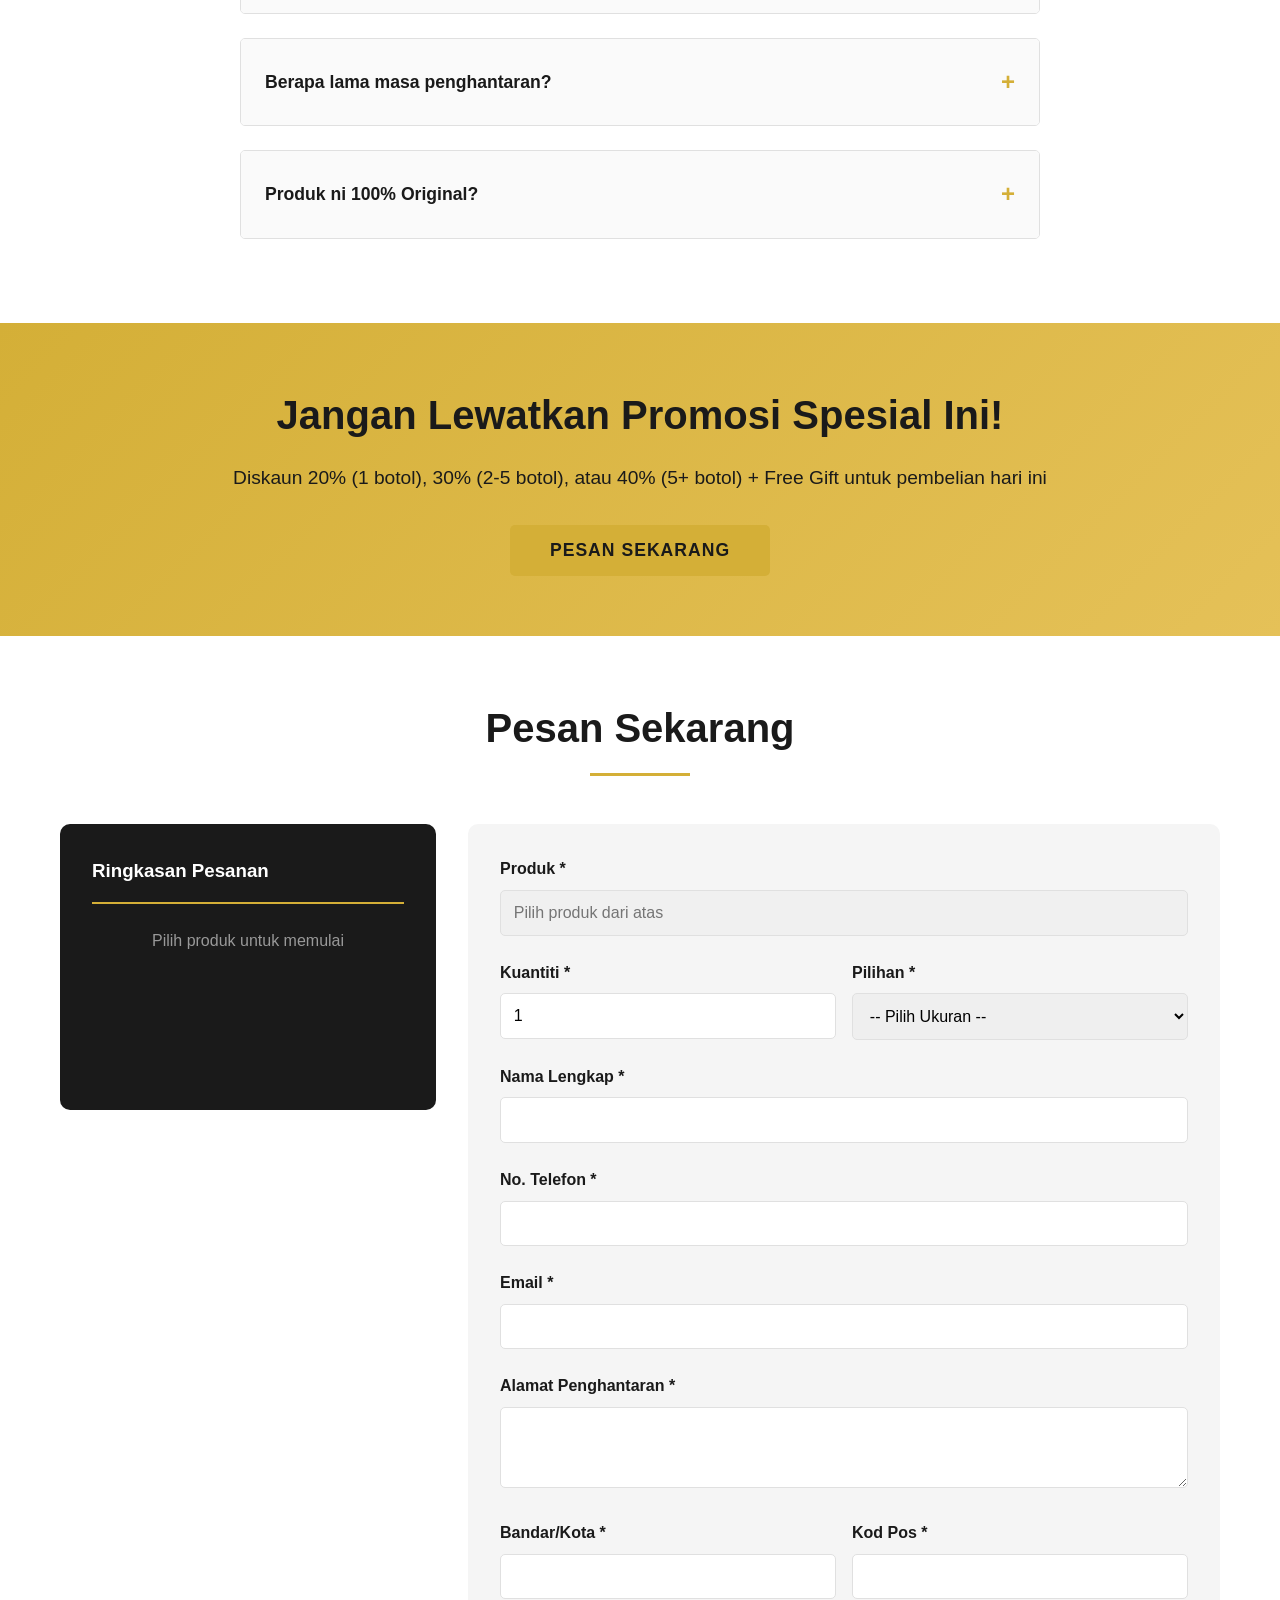
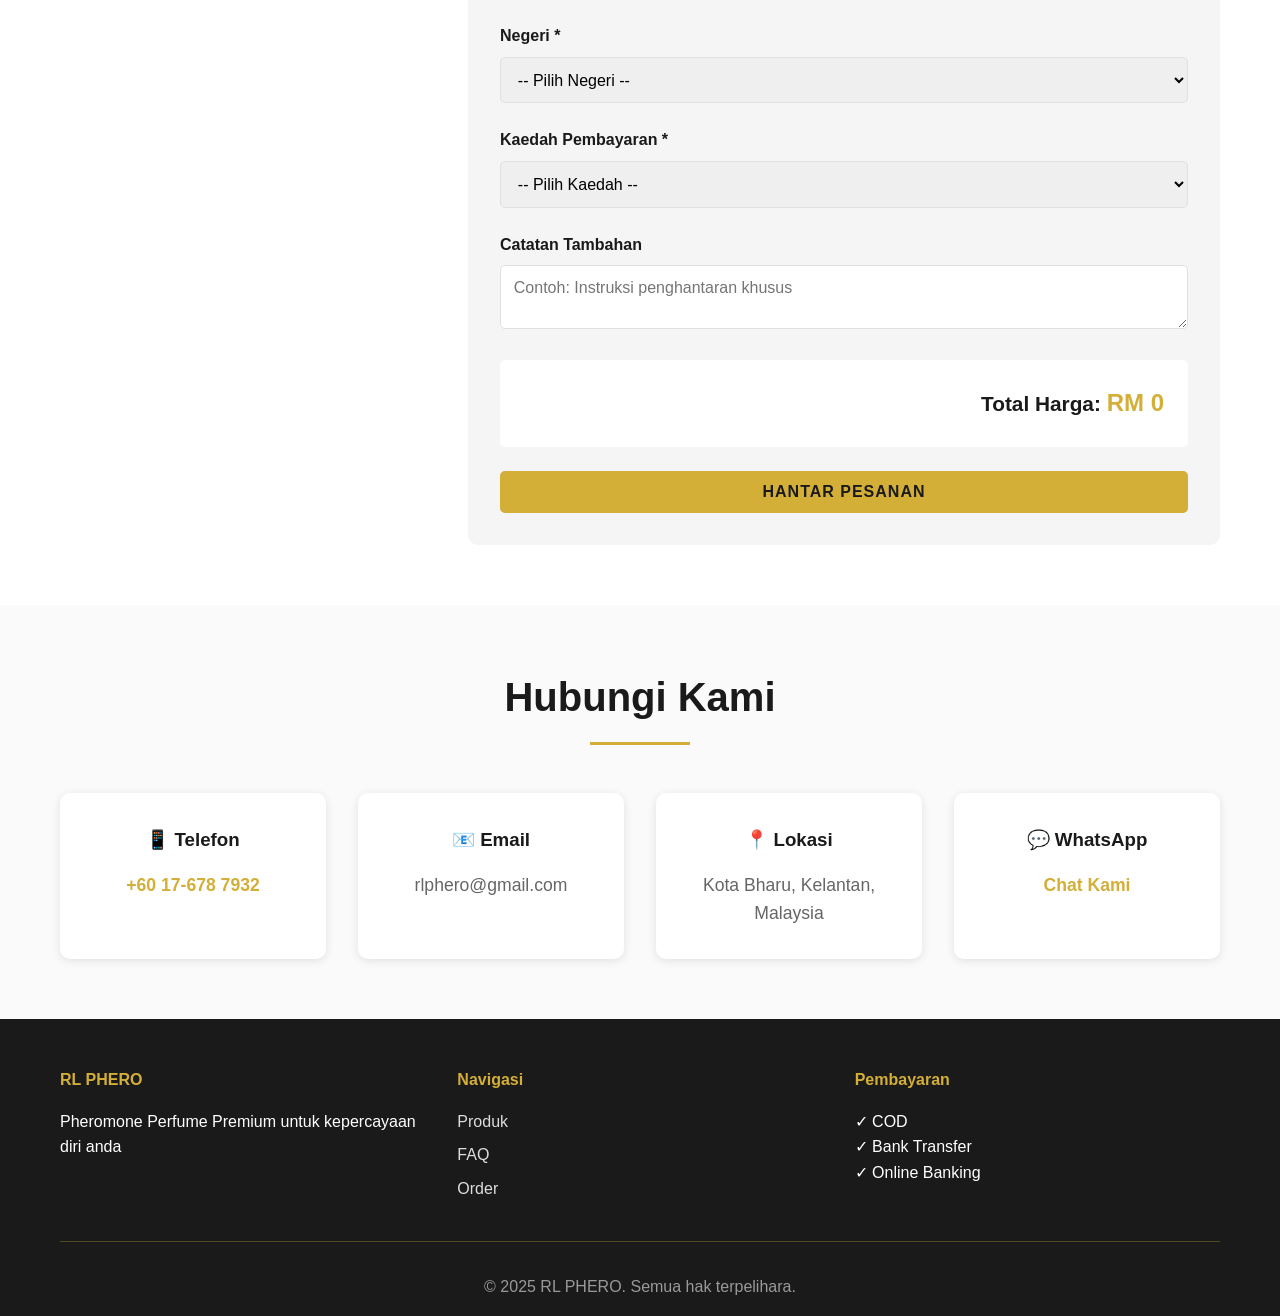
==== commit ba56bf93: "Update index.html" ====
--- a/ex-2/index.html
+++ b/ex-2/index.html
@@ -491,7 +491,7 @@
             <div class="contact-info">
                 <div class="contact-item">
                     <h3>📱 Telefon</h3>
-                    <p>+60 17-4511455</p>
+                    <p><a href="tel:+60176787932" style="color: var(--primary-color); text-decoration: none; font-weight: bold;">+60 17-678 7932</a></p>
                 </div>
                 <div class="contact-item">
                     <h3>📧 Email</h3>
@@ -503,7 +503,7 @@
                 </div>
                 <div class="contact-item">
                     <h3>💬 WhatsApp</h3>
-                    <p><a href="https://wa.me/+60176787932" target="_blank">Chat Kami</a></p>
+                    <p><a href="https://wa.me/60176787932" target="_blank" style="color: var(--primary-color); text-decoration: none; font-weight: bold;">Chat Kami</a></p>
                 </div>
             </div>
         </div>
